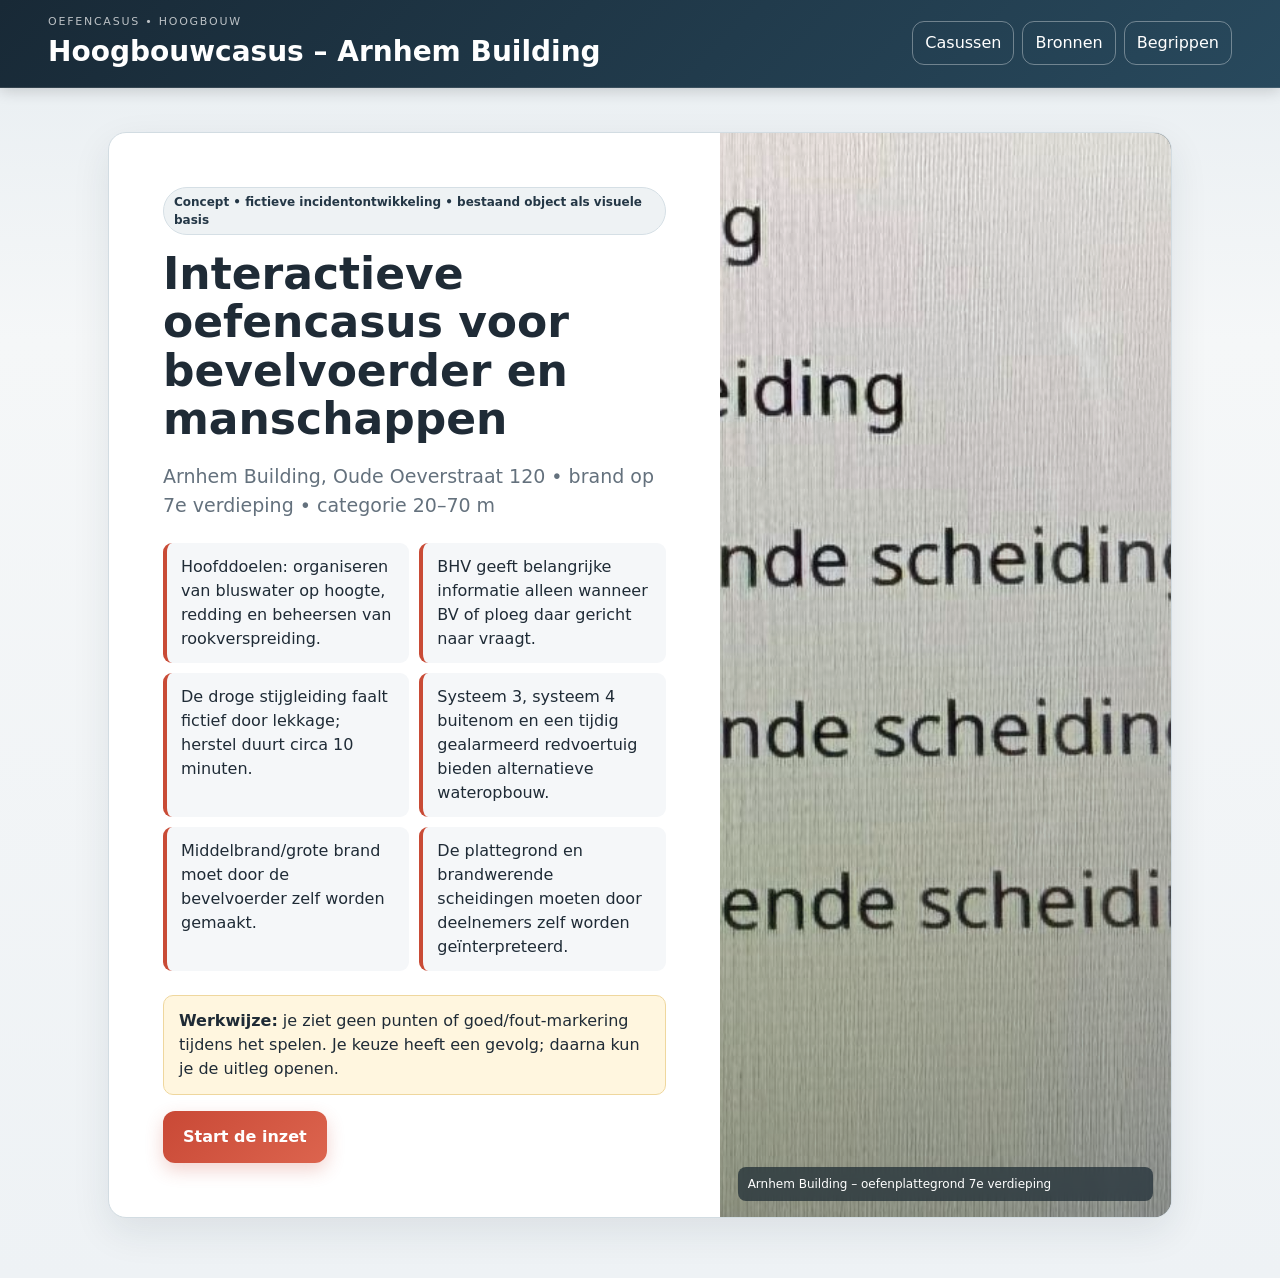
==== arnhem-building.html @ ac24ee02 "V10 - Arnhem building casus toegevoegd" ====
<!doctype html>
<html lang="nl">
<head>
<meta charset="utf-8"><meta name="viewport" content="width=device-width,initial-scale=1,viewport-fit=cover">
<title>Arnhem Building – Hoogbouwcasus VGGM 2026</title>
<link rel="stylesheet" href="styles.css">
</head>
<body>
<header class="topbar">
  <div><div class="eyebrow">OEFENCASUS • HOOGBOUW</div><h1 id="appTitle">Hoogbouwcasus</h1></div>
  <div class="topActions"><a class="ghost linkButton" href="index.html">Casussen</a><button id="sourcesBtn" class="ghost">Bronnen</button><button id="glossaryBtn" class="ghost">Begrippen</button></div>
</header>
<main class="shell">
  <section id="startScreen" class="card hero">
    <div class="heroGrid">
      <div class="heroCopy">
        <span class="status" id="status"></span>
        <h2 id="subtitle"></h2>
        <p id="building" class="lead"></p>
        <div class="principles" id="principles"></div>
        <p class="note"><strong>Werkwijze:</strong> je ziet geen punten of goed/fout-markering tijdens het spelen. Je keuze heeft een gevolg; daarna kun je de uitleg openen.</p>
        <button id="startBtn" class="primary">Start de inzet</button>
      </div>
      <figure class="heroVisual"><img src="assets/arnhem/plattegrond_7e_brandwerende_scheidingen.jpeg" alt="Oefenplattegrond Arnhem Building 7e verdieping"><figcaption>Arnhem Building – oefenplattegrond 7e verdieping</figcaption></figure>
    </div>
  </section>

  <section id="gameScreen" class="hidden">
    <div class="progressRow"><span id="progressText"></span><div class="progress"><div id="progressBar"></div></div></div>
    <article class="card incidentCard">
      <div class="roleLine"><span id="roleBadge" class="roleBadge"></span><span id="roleNote"></span></div>
      <div class="incidentTime" id="incidentTime"></div>
      <h2 id="nodeTitle"></h2>
      <p id="situation" class="situation"></p>
    </article>
    <section id="choicePanel" class="choicePanel"></section>
    <section id="resultPanel" class="hidden"></section>
  </section>

  <section id="endScreen" class="hidden"></section>
</main>

<div id="modal" class="modal hidden" role="dialog" aria-modal="true">
 <div class="modalCard"><button id="modalClose" class="close" aria-label="Sluiten">×</button><div id="modalContent"></div></div>
</div>
<script src="scenario-arnhem.js"></script><script src="app.js"></script>
</body></html>
---- styles.css ----
:root{--bg:#eef2f5;--card:#fff;--ink:#1f2b36;--muted:#64717d;--nav:#243746;--accent:#c94b36;--line:#d8e0e6;--soft:#f5f7f9;--warning:#8a5a00;--shadow:0 10px 30px rgba(26,40,52,.08)}
*{box-sizing:border-box}body{margin:0;font-family:Inter,ui-sans-serif,system-ui,-apple-system,"Segoe UI",Arial,sans-serif;background:var(--bg);color:var(--ink);line-height:1.5}.topbar{min-height:78px;padding:14px clamp(16px,4vw,48px);background:var(--nav);color:#fff;display:flex;align-items:center;justify-content:space-between;gap:16px;position:sticky;top:0;z-index:10;box-shadow:0 3px 14px rgba(0,0,0,.16)}.topbar h1{font-size:clamp(20px,3vw,28px);margin:0}.eyebrow{font-size:11px;letter-spacing:.16em;opacity:.7}.shell{max-width:1040px;margin:0 auto;padding:24px clamp(14px,3vw,28px) 60px}.card{background:var(--card);border:1px solid var(--line);border-radius:18px;box-shadow:var(--shadow)}.hero{padding:clamp(24px,5vw,52px);margin-top:20px}.hero h2{font-size:clamp(28px,5vw,44px);line-height:1.1;margin:.35em 0}.lead{font-size:19px;color:var(--muted)}.status,.roleBadge{display:inline-flex;padding:5px 10px;border-radius:999px;background:#edf1f4;color:var(--nav);font-weight:700;font-size:12px}.principles{display:grid;grid-template-columns:repeat(auto-fit,minmax(240px,1fr));gap:10px;margin:24px 0}.principle{background:var(--soft);border-left:4px solid var(--accent);padding:12px 14px;border-radius:9px}.note{background:#fff6df;border:1px solid #efd79e;padding:13px 15px;border-radius:10px}.primary,.choiceBtn,.secondary,.ghost{font:inherit;border-radius:12px;border:0;cursor:pointer}.primary{background:var(--accent);color:#fff;font-weight:800;padding:14px 20px}.secondary{background:var(--nav);color:#fff;padding:11px 16px;font-weight:700}.ghost{background:transparent;color:#fff;border:1px solid rgba(255,255,255,.35);padding:9px 12px}.progressRow{display:flex;align-items:center;gap:14px;color:var(--muted);font-size:13px;margin:6px 0 14px}.progress{height:8px;background:#dce3e8;border-radius:99px;flex:1;overflow:hidden}.progress>div{height:100%;width:0;background:var(--accent);transition:width .3s}.incidentCard{padding:24px}.roleLine{display:flex;align-items:center;gap:10px;color:var(--muted);font-size:13px;flex-wrap:wrap}.incidentTime{margin-top:20px;color:var(--accent);font-weight:800;font-size:13px;letter-spacing:.05em}.incidentCard h2{font-size:clamp(24px,4vw,34px);margin:5px 0 12px}.situation{font-size:clamp(17px,2.5vw,21px);margin:0}.choicePanel{display:grid;gap:12px;margin-top:18px}.choiceBtn{width:100%;text-align:left;background:#fff;border:1px solid var(--line);padding:18px 20px;display:grid;grid-template-columns:38px 1fr;gap:12px;box-shadow:0 4px 12px rgba(32,45,57,.04);color:var(--ink)}.choiceBtn:hover,.choiceBtn:focus{border-color:#9cabb6;transform:translateY(-1px)}.choiceKey{width:32px;height:32px;border-radius:50%;background:var(--nav);color:#fff;display:grid;place-items:center;font-weight:800}.choiceText{font-size:16px}.resultCard{margin-top:18px;padding:24px;background:#fff;border:1px solid var(--line);border-radius:18px;box-shadow:var(--shadow)}.resultCard h3{margin-top:0}.consequence{font-size:20px;line-height:1.55}.feedbackToggle{margin-top:12px;background:var(--soft);border:1px solid var(--line);padding:11px 14px;border-radius:10px;cursor:pointer;font-weight:750}.feedback{margin-top:12px;border-left:4px solid var(--nav);padding:12px 14px;background:var(--soft);border-radius:8px}.feedback .label{font-size:12px;font-weight:850;text-transform:uppercase;letter-spacing:.08em;color:var(--muted)}.delayed{margin-top:14px;background:#fff0ed;border:1px solid #efc1b8;padding:14px;border-radius:10px}.nextRow{display:flex;justify-content:flex-end;margin-top:18px}.term{color:#174e7a;text-decoration:underline dotted;text-underline-offset:3px;cursor:pointer;font-weight:650}.hidden{display:none!important}.modal{position:fixed;inset:0;background:rgba(15,23,31,.62);display:grid;place-items:center;padding:18px;z-index:50}.modalCard{position:relative;width:min(720px,100%);max-height:84vh;overflow:auto;background:#fff;border-radius:18px;padding:28px;box-shadow:0 25px 70px rgba(0,0,0,.35)}.close{position:absolute;right:12px;top:8px;border:0;background:transparent;font-size:34px;cursor:pointer;color:var(--muted)}.glossItem{padding:12px 0;border-bottom:1px solid var(--line)}.glossItem h3{margin:0 0 4px}.operational{background:var(--soft);padding:10px;border-radius:8px;margin-top:8px}.endCard{padding:30px}.outcome{border-left:6px solid var(--accent);padding:16px 18px;background:#fff;border-radius:12px}.reviewGrid{display:grid;grid-template-columns:repeat(auto-fit,minmax(230px,1fr));gap:12px;margin:18px 0}.reviewItem{background:#fff;border:1px solid var(--line);border-radius:12px;padding:14px}.history{display:grid;gap:9px}.historyItem{background:#fff;border:1px solid var(--line);border-radius:10px;padding:12px}.historyItem summary{cursor:pointer;font-weight:800}.small{font-size:13px;color:var(--muted)}
@media(max-width:620px){.topbar{position:static}.shell{padding-top:12px}.choiceBtn{padding:15px}.incidentCard{padding:18px}.resultCard{padding:18px}.roleLine{align-items:flex-start}.ghost{font-size:13px}.principles{grid-template-columns:1fr}}
@media print{.topbar,.choicePanel,.primary,.secondary,.ghost,.progressRow,.feedbackToggle,.nextRow{display:none!important}body{background:#fff}.card,.resultCard,.historyItem{box-shadow:none}}
.feedbackActions{display:flex;gap:10px;flex-wrap:wrap;margin-top:14px}.deepDiveBtn,.reviewModalBtn{font:inherit;border:1px solid #9dabb6;border-radius:10px;background:#fff;color:var(--nav);padding:11px 14px;cursor:pointer;font-weight:750}.deepDiveBtn:hover,.reviewModalBtn:hover{background:var(--soft)}.afterHint{margin:12px 0 0}.deepDive h2{margin:.2em 0 .6em}.deepDive h3{margin-top:24px}.sourceFrame{background:#f1f5f8;border-left:4px solid #46687f;padding:14px 16px;border-radius:9px;margin:12px 0}.sourceFrame p:first-child{margin-top:0}.sourceFrame p:last-child{margin-bottom:0}.deepText{font-size:16px}.roleBox{background:#f7f4ed;border:1px solid #e3d8bd;border-radius:10px;padding:12px 14px;margin:16px 0}.compareGrid{display:grid;gap:10px}.compareItem{border:1px solid var(--line);border-radius:10px;padding:13px;background:#fff}.compareWhy{margin-top:6px}.sourceNote{margin-top:22px;padding-top:14px;border-top:1px solid var(--line);font-size:13px;color:var(--muted)}.historyItem summary{display:flex;justify-content:space-between;gap:12px;align-items:center}.historyChoice{white-space:nowrap;color:var(--muted);font-size:12px;text-transform:uppercase}.historyBody{padding-top:8px}.compactDuiding{background:var(--soft);padding:10px 12px;border-radius:8px}.fullDebrief{margin:14px 0;border-top:1px solid var(--line);padding-top:12px}.fullDebrief h4{font-size:18px;margin:0 0 8px}.reviewModalBtn{margin-top:4px}
@media(max-width:620px){.feedbackActions{display:grid}.deepDiveBtn,.feedbackToggle{width:100%;text-align:left}.historyItem summary{align-items:flex-start}.historyChoice{white-space:normal}}
.scenarioTime{font-weight:850;color:var(--accent);margin:2px 0 12px;font-size:15px}.situation p{margin:.6em 0}.scenarioList{margin:12px 0 16px;padding-left:24px}.scenarioList li{margin:5px 0}.scenarioGroups{display:grid;grid-template-columns:repeat(2,minmax(0,1fr));gap:12px;margin:16px 0}.scenarioGroup{background:var(--soft);border:1px solid var(--line);border-radius:12px;padding:14px}.scenarioGroup h3{font-size:17px;margin:0 0 6px}.scenarioGroup ul{margin:0;padding-left:21px}.scenarioPrompt{margin-top:18px;padding-top:14px;border-top:1px solid var(--line);font-weight:850}.consequence p{margin:.65em 0}.debriefSection{margin:22px 0}.debriefSection h3{margin:0 0 8px;font-size:20px}.debriefSection ul{padding-left:22px}.assessmentBox{margin:24px 0;padding:16px;background:#f5f7f9;border:1px solid var(--line);border-radius:12px}.assessmentBox h3{margin:3px 0 10px}.assessmentCols{display:grid;grid-template-columns:repeat(2,minmax(0,1fr));gap:18px}.assessmentCols ul{margin:6px 0 0;padding-left:20px}.stateBox{margin:18px 0;padding:14px;border-left:4px solid var(--nav);background:#f1f5f8;border-radius:9px}.stateChips{display:flex;flex-wrap:wrap;gap:8px;margin-top:10px}.stateChips span{display:inline-flex;padding:6px 9px;border-radius:999px;background:#fff;border:1px solid var(--line);font-size:13px;font-weight:700}.modalCard{width:min(900px,100%)}
@media(max-width:700px){.scenarioGroups,.assessmentCols{grid-template-columns:1fr}.modalCard{padding:22px 18px}}

/* v5 – visuele laag met VGGM-lesmateriaal */
:root{--bg2:#e4eaee;--nav2:#182936;--accent2:#d4503b;--blue:#315c78;--textsoft:#52616d}
body{background:linear-gradient(180deg,#e7edf1 0,#f5f7f8 340px,#eef2f5 100%)}
.topbar{background:linear-gradient(135deg,var(--nav2),#28495d);border-bottom:1px solid rgba(255,255,255,.12)}
.shell{max-width:1120px}.card{border-color:#d2dce2;box-shadow:0 14px 38px rgba(18,39,52,.09)}
.hero{overflow:hidden;padding:0}.heroGrid{display:grid;grid-template-columns:minmax(0,1.15fr) minmax(310px,.85fr);min-height:590px}.heroCopy{padding:clamp(28px,5vw,54px)}.heroVisual{margin:0;position:relative;min-height:100%;background:#1b2d38;overflow:hidden}.heroVisual img{width:100%;height:100%;object-fit:cover;display:block;filter:saturate(.9) contrast(1.03)}.heroVisual:after{content:"";position:absolute;inset:0;background:linear-gradient(180deg,rgba(19,39,52,.05),rgba(19,39,52,.42))}.heroVisual figcaption{position:absolute;z-index:1;left:18px;right:18px;bottom:16px;color:#fff;font-size:12px;background:rgba(16,31,42,.65);backdrop-filter:blur(6px);padding:8px 10px;border-radius:8px}
.status{background:#eef2f4;border:1px solid #d5dfe5}.primary{background:linear-gradient(135deg,#c94936,#dc644e);box-shadow:0 7px 18px rgba(201,73,54,.24);transition:.18s transform,.18s box-shadow}.primary:hover{transform:translateY(-1px);box-shadow:0 10px 22px rgba(201,73,54,.3)}
.incidentCard{position:relative;overflow:hidden;border-top:5px solid var(--accent)}.incidentCard:before{content:"";position:absolute;right:-80px;top:-90px;width:230px;height:230px;border-radius:50%;background:radial-gradient(circle,rgba(49,92,120,.08),transparent 68%);pointer-events:none}.roleBadge{background:#e8eff3;color:#23495f;border:1px solid #c9d9e3}.incidentTime{display:inline-flex;align-items:center;gap:7px}.incidentTime:before{content:"";width:8px;height:8px;background:var(--accent);border-radius:50%;box-shadow:0 0 0 4px rgba(201,75,54,.12)}
.choicePanel{grid-template-columns:repeat(3,minmax(0,1fr));align-items:stretch}.choiceBtn{grid-template-columns:42px 1fr;align-content:start;min-height:154px;border-radius:16px;padding:20px;transition:.18s transform,.18s border-color,.18s box-shadow}.choiceBtn:hover,.choiceBtn:focus{transform:translateY(-3px);border-color:#7891a1;box-shadow:0 12px 26px rgba(25,49,64,.1)}.choiceKey{background:linear-gradient(145deg,#203947,#355e76);box-shadow:0 4px 10px rgba(32,57,71,.16)}
.scenarioMedia,.debriefMedia,.termMedia,.glossMedia{margin:22px 0 4px;border-radius:15px;overflow:hidden;background:#e8edf0;border:1px solid #d2dce2}.scenarioMedia .mediaZoom,.debriefMedia .mediaZoom,.termMedia .mediaZoom,.glossMedia .mediaZoom{display:block;width:100%;padding:0;border:0;background:#dde5e9;cursor:zoom-in}.scenarioMedia img,.debriefMedia img{display:block;width:100%;height:min(390px,42vw);min-height:220px;object-fit:cover}.scenarioMedia figcaption,.debriefMedia figcaption,.termMedia figcaption,.glossMedia figcaption{display:flex;justify-content:space-between;align-items:flex-start;gap:14px;padding:10px 13px;background:#fff;color:#34434e;font-size:13px;border-top:1px solid #dbe3e8}.scenarioMedia figcaption small,.debriefMedia figcaption small,.termMedia figcaption small,.glossMedia figcaption small{white-space:nowrap;color:#7b8992}
.debriefMedia img{object-fit:contain;background:#e9eef1}.termMedia img{width:100%;max-height:360px;object-fit:contain;background:#edf1f3;display:block}.glossMedia{float:right;width:min(220px,38%);margin:0 0 12px 16px}.glossMedia img{width:100%;height:125px;object-fit:contain;background:#edf1f3;display:block}.glossItem{overflow:auto}.termHeader{padding-right:42px}.imageModal{text-align:center}.imageModal img{max-width:100%;max-height:68vh;object-fit:contain;border-radius:10px;background:#eef2f4}.imageModal p{font-weight:700;color:#42525e}
.resultCard{border-top:4px solid #58788d}.consequence{background:linear-gradient(180deg,#fbfcfd,#f3f6f8);border:1px solid #dce4e9;border-radius:13px;padding:16px 18px}.feedbackActions button{transition:.15s}.deepDiveBtn{border-color:#66879b;color:#234b62;background:#f7fafb}.deepDiveBtn:hover{background:#edf4f7}.feedbackToggle{margin-top:0}.afterHint{color:#72808a}.assessmentBox{border-left:5px solid #617f91}.stateChips span{background:#f8fafb}.sourceFrame{background:linear-gradient(135deg,#eef4f7,#f8fafb)}
.progress{height:10px;background:#d7e0e5}.progress>div{background:linear-gradient(90deg,#bc4533,#dd6c55)}
.modal{backdrop-filter:blur(3px)}.modalCard{border:1px solid rgba(255,255,255,.5)}
@media(max-width:900px){.heroGrid{grid-template-columns:1fr}.heroVisual{min-height:300px;order:-1}.heroVisual img{height:300px}.choicePanel{grid-template-columns:1fr}.choiceBtn{min-height:auto}.scenarioMedia img,.debriefMedia img{height:auto;min-height:0;max-height:420px}.scenarioMedia .mediaZoom img{object-fit:contain;background:#e7edf0}}
@media(max-width:620px){.heroCopy{padding:24px 18px}.heroVisual,.heroVisual img{min-height:220px;height:220px}.glossMedia{float:none;width:100%;margin:10px 0}.scenarioMedia figcaption,.debriefMedia figcaption,.termMedia figcaption,.glossMedia figcaption{display:block}.scenarioMedia figcaption small,.debriefMedia figcaption small,.termMedia figcaption small,.glossMedia figcaption small{display:block;margin-top:4px;white-space:normal}}


/* v6 – VGGM/BPBB-systemen */
.systemsPanel{margin:22px 0 4px;padding:16px 18px;border:1px solid var(--line);border-radius:16px;background:linear-gradient(135deg,rgba(255,255,255,.98),rgba(244,247,250,.96));box-shadow:0 8px 24px rgba(23,38,55,.06)}
.systemsHead{display:flex;align-items:flex-end;justify-content:space-between;gap:16px;margin-bottom:12px}.systemsHead strong{font-size:1rem}.systemsHint{font-size:.78rem;color:var(--muted)}
.systemChips{display:flex;flex-wrap:wrap;gap:8px}.systemChip{border:1px solid rgba(129,29,37,.24);background:rgba(129,29,37,.06);color:var(--text);border-radius:999px;padding:8px 12px;font-weight:700;font-size:.84rem;cursor:pointer;transition:.18s ease}.systemChip:hover{transform:translateY(-1px);background:rgba(129,29,37,.11);border-color:rgba(129,29,37,.42)}
@media(max-width:700px){.systemsHead{align-items:flex-start;flex-direction:column;gap:4px}.systemChip{font-size:.8rem;padding:7px 10px}}

/* v9 – begrippenlijst: video- en brondocumentlinks */
.videoLink,.pdfExpand{
  display:inline-flex;align-items:center;gap:.45rem;margin-top:12px;padding:10px 14px;
  border:1px solid var(--line,#d4dbe3);border-radius:10px;background:#fff;color:inherit;
  font:inherit;font-weight:700;text-decoration:none;cursor:pointer;
}
.videoLink:hover,.pdfExpand:hover{transform:translateY(-1px);box-shadow:0 5px 16px rgba(0,0,0,.08)}
.glossItem .videoLink,.glossItem .pdfExpand{margin-right:8px;margin-bottom:4px}
.pdfPages{display:grid;gap:16px;margin:14px 0}
.pdfPages img{display:block;width:100%;height:auto;border-radius:10px;border:1px solid #dfe4ea;background:white}
.pdfViewer{max-width:980px;margin:0 auto}

/* v10 – meerdere hoogbouwcasussen */
.topActions{display:flex;gap:8px;align-items:center;flex-wrap:wrap}.linkButton{text-decoration:none;display:inline-flex;align-items:center;justify-content:center}
.caseLanding{padding-top:28px;padding-bottom:50px}.landingIntro{margin-bottom:18px}.caseGrid{display:grid;grid-template-columns:repeat(2,minmax(0,1fr));gap:18px;margin-bottom:18px}
.caseCard{padding:0;overflow:hidden;display:flex;flex-direction:column}.caseMedia{height:285px;background:#dfe7ec;overflow:hidden}.caseMedia img{width:100%;height:100%;object-fit:cover;display:block}.caseMedia.contain img{object-fit:contain;background:#eef3f6}.caseBody{padding:22px;display:flex;flex-direction:column;flex:1}.caseTag{display:inline-flex;align-self:flex-start;padding:5px 9px;border-radius:999px;background:#e8eff3;color:#315c78;font-weight:800;font-size:12px}.caseBody h2{margin:10px 0 8px}.caseBody p{color:#52616d;line-height:1.55;flex:1}.caseStart{text-decoration:none;text-align:center;margin-top:10px}.landingInfo{padding:20px}
@media(max-width:800px){.caseGrid{grid-template-columns:1fr}.caseMedia{height:240px}.topActions{justify-content:flex-end}}
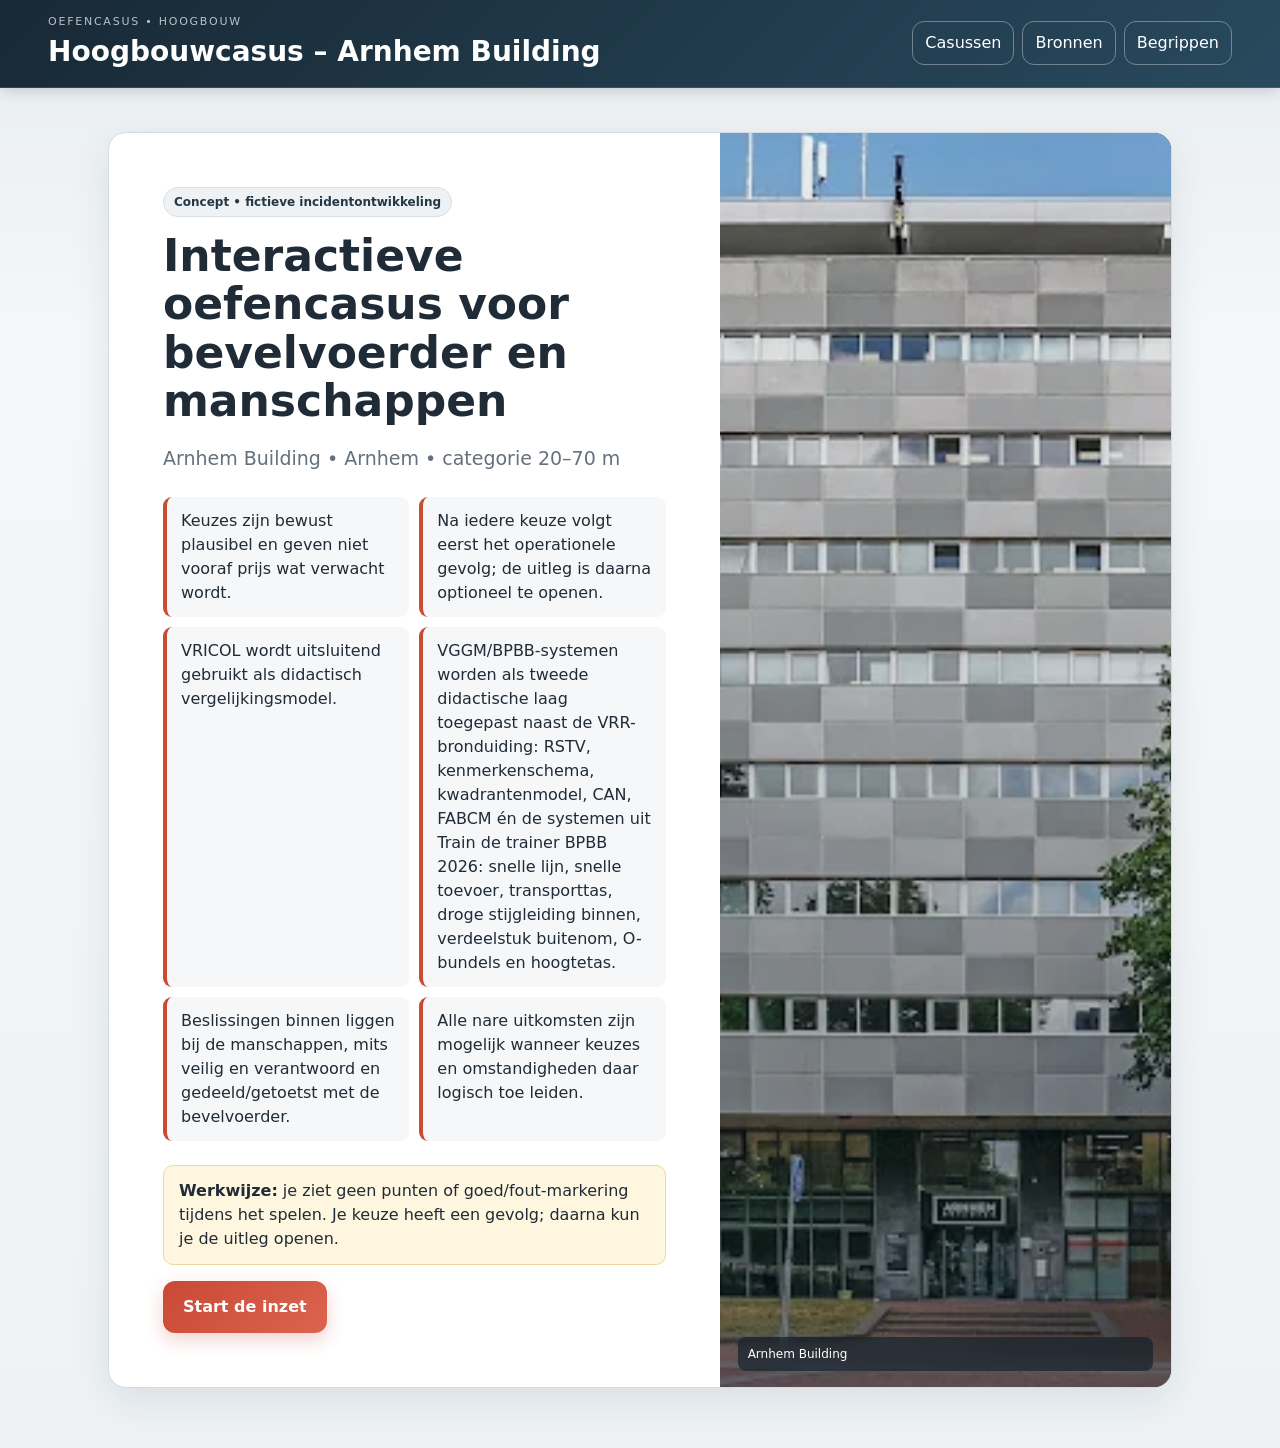
==== commit 50742da1: "Add files via upload" ====
--- a/arnhem-building.html
+++ b/arnhem-building.html
@@ -8,7 +8,7 @@
 <body>
 <header class="topbar">
   <div><div class="eyebrow">OEFENCASUS • HOOGBOUW</div><h1 id="appTitle">Hoogbouwcasus</h1></div>
-  <div class="topActions"><a class="ghost linkButton" href="index.html">Casussen</a><button id="sourcesBtn" class="ghost">Bronnen</button><button id="glossaryBtn" class="ghost">Begrippen</button></div>
+  <div class="topActions"><a class="ghost linkButton" href="casussen.html">Casussen</a><button id="sourcesBtn" class="ghost">Bronnen</button><button id="glossaryBtn" class="ghost">Begrippen</button></div>
 </header>
 <main class="shell">
   <section id="startScreen" class="card hero">
@@ -21,7 +21,7 @@
         <p class="note"><strong>Werkwijze:</strong> je ziet geen punten of goed/fout-markering tijdens het spelen. Je keuze heeft een gevolg; daarna kun je de uitleg openen.</p>
         <button id="startBtn" class="primary">Start de inzet</button>
       </div>
-      <figure class="heroVisual"><img src="assets/arnhem/plattegrond_7e_brandwerende_scheidingen.jpeg" alt="Oefenplattegrond Arnhem Building 7e verdieping"><figcaption>Arnhem Building – oefenplattegrond 7e verdieping</figcaption></figure>
+      <figure class="heroVisual"><img src="assets/arnhem/arnhem_frontaal.png" alt="Arnhem Building frontaal"><figcaption>Arnhem Building</figcaption></figure>
     </div>
   </section>
 
--- a/styles.css
+++ b/styles.css
@@ -49,3 +49,57 @@
 .caseLanding{padding-top:28px;padding-bottom:50px}.landingIntro{margin-bottom:18px}.caseGrid{display:grid;grid-template-columns:repeat(2,minmax(0,1fr));gap:18px;margin-bottom:18px}
 .caseCard{padding:0;overflow:hidden;display:flex;flex-direction:column}.caseMedia{height:285px;background:#dfe7ec;overflow:hidden}.caseMedia img{width:100%;height:100%;object-fit:cover;display:block}.caseMedia.contain img{object-fit:contain;background:#eef3f6}.caseBody{padding:22px;display:flex;flex-direction:column;flex:1}.caseTag{display:inline-flex;align-self:flex-start;padding:5px 9px;border-radius:999px;background:#e8eff3;color:#315c78;font-weight:800;font-size:12px}.caseBody h2{margin:10px 0 8px}.caseBody p{color:#52616d;line-height:1.55;flex:1}.caseStart{text-decoration:none;text-align:center;margin-top:10px}.landingInfo{padding:20px}
 @media(max-width:800px){.caseGrid{grid-template-columns:1fr}.caseMedia{height:240px}.topActions{justify-content:flex-end}}
+
+.discussionQuestion{margin-top:16px;padding:15px 17px;background:#eef3f6;border-left:4px solid #315c78;border-radius:10px}.discussionQuestion strong{display:block;margin-bottom:6px}.discussionQuestion p{margin:0}
+.mediaGallery{display:grid;grid-template-columns:repeat(2,minmax(0,1fr));gap:14px;margin:16px 0}.mediaGallery .media{margin:0}
+.themeReview.red,.themeCard.red{background:#f7d9d9;border-color:#b93b3b}.themeReview.orange,.themeCard.orange{background:#f7e3ce;border-color:#c97720}.themeReview.yellow,.themeCard.yellow{background:#f6efc9;border-color:#b69b23}.themeReview.lightgreen,.themeCard.lightgreen{background:#e3f1da;border-color:#6d9b50}.themeReview.green,.themeCard.green{background:#d5ead8;border-color:#397b49}
+@media(max-width:800px){.mediaGallery{grid-template-columns:1fr}}
+
+/* v10.2.1 runtimefix + themakleuren */
+.mediaGallery{
+  display:grid;
+  grid-template-columns:repeat(2,minmax(0,1fr));
+  gap:14px;
+  margin:16px 0;
+}
+.mediaGallery figure{margin:0}
+.mediaGallery img{width:100%;height:auto;max-height:520px;object-fit:contain}
+
+.discussionQuestion{
+  margin-top:18px;
+  padding:16px 18px;
+  border-radius:10px;
+  border-left:5px solid #315c78;
+  background:#eef4f7;
+}
+.discussionQuestion strong{display:block;margin-bottom:6px}
+.discussionQuestion p{margin:0;line-height:1.55}
+
+.reviewItem.theme-red{background:#f6dada!important;border-color:#bd4040!important}
+.reviewItem.theme-orange{background:#f7e2cf!important;border-color:#cf7b29!important}
+.reviewItem.theme-yellow{background:#f7efc8!important;border-color:#b69a22!important}
+.reviewItem.theme-lightgreen{background:#e4f0d9!important;border-color:#719b52!important}
+.reviewItem.theme-green{background:#d8ebdb!important;border-color:#3d7f4d!important}
+.reviewItem.theme-red strong{color:#922b2b}
+.reviewItem.theme-orange strong{color:#985116}
+.reviewItem.theme-yellow strong{color:#7a6815}
+.reviewItem.theme-lightgreen strong{color:#4d7136}
+.reviewItem.theme-green strong{color:#245f34}
+
+@media(max-width:800px){
+  .mediaGallery{grid-template-columns:1fr}
+}
+
+/* v10.2.5 - gezamenlijk voorblad */
+.splashBody{margin:0;min-height:100vh;background:#050505;overflow:hidden}
+.splashScreen{position:relative;width:100vw;height:100vh;display:flex;align-items:center;justify-content:center;background:#050505}
+.splashImage{display:block;width:100%;height:100%;object-fit:contain;user-select:none;-webkit-user-drag:none}
+.splashStartHitbox{position:absolute;left:3.5%;bottom:5.8%;width:29.5%;height:9.4%;border-radius:999px;cursor:pointer;z-index:2}
+.splashStartHitbox:focus-visible{outline:4px solid #fff;outline-offset:4px}
+.srOnly{position:absolute;width:1px;height:1px;padding:0;margin:-1px;overflow:hidden;clip:rect(0,0,0,0);white-space:nowrap;border:0}
+@media(max-width:900px){
+  .splashBody{overflow:auto}
+  .splashScreen{min-height:100vh;height:auto}
+  .splashImage{width:100%;height:auto;min-height:100vh;object-fit:cover;object-position:center}
+  .splashStartHitbox{left:4%;bottom:5%;width:38%;min-height:58px}
+}
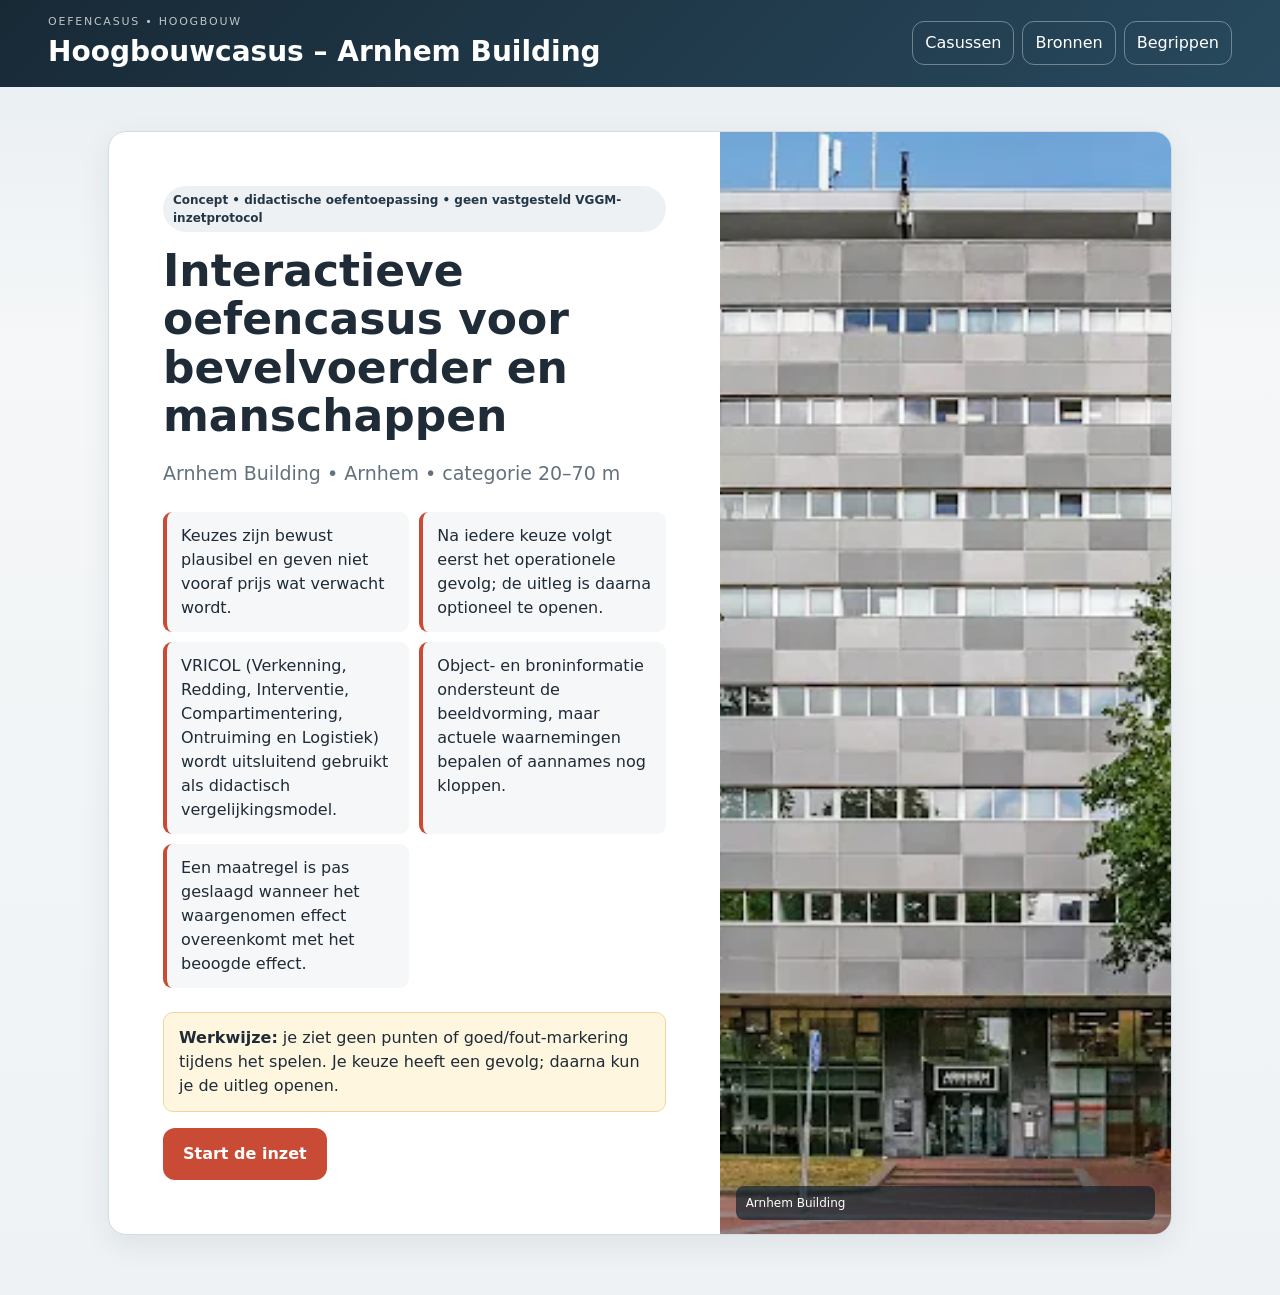
==== commit a50f3ecc: "Add files via upload" ====
--- a/arnhem-building.html
+++ b/arnhem-building.html
@@ -1,47 +1 @@
-<!doctype html>
-<html lang="nl">
-<head>
-<meta charset="utf-8"><meta name="viewport" content="width=device-width,initial-scale=1,viewport-fit=cover">
-<title>Arnhem Building – Hoogbouwcasus VGGM 2026</title>
-<link rel="stylesheet" href="styles.css">
-</head>
-<body>
-<header class="topbar">
-  <div><div class="eyebrow">OEFENCASUS • HOOGBOUW</div><h1 id="appTitle">Hoogbouwcasus</h1></div>
-  <div class="topActions"><a class="ghost linkButton" href="casussen.html">Casussen</a><button id="sourcesBtn" class="ghost">Bronnen</button><button id="glossaryBtn" class="ghost">Begrippen</button></div>
-</header>
-<main class="shell">
-  <section id="startScreen" class="card hero">
-    <div class="heroGrid">
-      <div class="heroCopy">
-        <span class="status" id="status"></span>
-        <h2 id="subtitle"></h2>
-        <p id="building" class="lead"></p>
-        <div class="principles" id="principles"></div>
-        <p class="note"><strong>Werkwijze:</strong> je ziet geen punten of goed/fout-markering tijdens het spelen. Je keuze heeft een gevolg; daarna kun je de uitleg openen.</p>
-        <button id="startBtn" class="primary">Start de inzet</button>
-      </div>
-      <figure class="heroVisual"><img src="assets/arnhem/arnhem_frontaal.png" alt="Arnhem Building frontaal"><figcaption>Arnhem Building</figcaption></figure>
-    </div>
-  </section>
-
-  <section id="gameScreen" class="hidden">
-    <div class="progressRow"><span id="progressText"></span><div class="progress"><div id="progressBar"></div></div></div>
-    <article class="card incidentCard">
-      <div class="roleLine"><span id="roleBadge" class="roleBadge"></span><span id="roleNote"></span></div>
-      <div class="incidentTime" id="incidentTime"></div>
-      <h2 id="nodeTitle"></h2>
-      <p id="situation" class="situation"></p>
-    </article>
-    <section id="choicePanel" class="choicePanel"></section>
-    <section id="resultPanel" class="hidden"></section>
-  </section>
-
-  <section id="endScreen" class="hidden"></section>
-</main>
-
-<div id="modal" class="modal hidden" role="dialog" aria-modal="true">
- <div class="modalCard"><button id="modalClose" class="close" aria-label="Sluiten">×</button><div id="modalContent"></div></div>
-</div>
-<script src="scenario-arnhem.js"></script><script src="app.js"></script>
-</body></html>+<!doctype html><html lang="nl"><head><meta charset="utf-8"><meta name="viewport" content="width=device-width,initial-scale=1,viewport-fit=cover"><link rel="stylesheet" href="styles.css"><link rel="manifest" href="manifest.webmanifest"><meta name="theme-color" content="#111820"><meta name="mobile-web-app-capable" content="yes"><meta name="apple-mobile-web-app-capable" content="yes"><meta name="apple-mobile-web-app-title" content="Hoogbouwcasus"><link rel="apple-touch-icon" href="assets/icons/apple-touch-icon.png"><link rel="icon" href="assets/icons/favicon-32.png"><title>Arnhem Building – Hoogbouwcasus VGGM 2026</title></head><body><header class="topbar"><div><div class="eyebrow">OEFENCASUS • HOOGBOUW</div><h1 id="appTitle">Hoogbouwcasus</h1></div><div class="topActions"><a class="ghost linkButton" href="casussen.html">Casussen</a><button id="sourcesBtn" class="ghost">Bronnen</button><button id="glossaryBtn" class="ghost">Begrippen</button></div></header><main class="shell"><section id="startScreen" class="card hero"><div class="heroGrid"><div class="heroCopy"><span class="status" id="status"></span><h2 id="subtitle"></h2><p id="building" class="lead"></p><div class="principles" id="principles"></div><p class="note"><strong>Werkwijze:</strong> je ziet geen punten of goed/fout-markering tijdens het spelen. Je keuze heeft een gevolg; daarna kun je de uitleg openen.</p><button id="startBtn" class="primary">Start de inzet</button></div><figure class="heroVisual"><img src="assets/arnhem/arnhem_frontaal.png" alt="Arnhem Building"><figcaption>Arnhem Building</figcaption></figure></div></section><section id="gameScreen" class="hidden"><div class="progressRow"><span id="progressText"></span><div class="progress"><div id="progressBar"></div></div></div><article class="card incidentCard"><div class="roleLine"><span id="roleBadge" class="roleBadge"></span><span id="roleNote"></span></div><div class="incidentTime" id="incidentTime"></div><h2 id="nodeTitle"></h2><div id="situation" class="situation"></div></article><section id="choicePanel" class="choicePanel"></section><section id="resultPanel" class="hidden"></section></section><section id="endScreen" class="hidden"></section></main><div id="modal" class="modal hidden" role="dialog" aria-modal="true"><div class="modalCard"><button id="modalClose" class="close" aria-label="Sluiten">×</button><div id="modalContent"></div></div></div><script src="scenario-arnhem.js"></script><script src="app.js"></script><script>if('serviceWorker'in navigator)window.addEventListener('load',()=>navigator.serviceWorker.register('./sw.js',{updateViaCache:'none'}).then(r=>r.update()));</script></body></html>
--- a/styles.css
+++ b/styles.css
@@ -1,105 +1,4 @@
-
-:root{--bg:#eef2f5;--card:#fff;--ink:#1f2b36;--muted:#64717d;--nav:#243746;--accent:#c94b36;--line:#d8e0e6;--soft:#f5f7f9;--warning:#8a5a00;--shadow:0 10px 30px rgba(26,40,52,.08)}
-*{box-sizing:border-box}body{margin:0;font-family:Inter,ui-sans-serif,system-ui,-apple-system,"Segoe UI",Arial,sans-serif;background:var(--bg);color:var(--ink);line-height:1.5}.topbar{min-height:78px;padding:14px clamp(16px,4vw,48px);background:var(--nav);color:#fff;display:flex;align-items:center;justify-content:space-between;gap:16px;position:sticky;top:0;z-index:10;box-shadow:0 3px 14px rgba(0,0,0,.16)}.topbar h1{font-size:clamp(20px,3vw,28px);margin:0}.eyebrow{font-size:11px;letter-spacing:.16em;opacity:.7}.shell{max-width:1040px;margin:0 auto;padding:24px clamp(14px,3vw,28px) 60px}.card{background:var(--card);border:1px solid var(--line);border-radius:18px;box-shadow:var(--shadow)}.hero{padding:clamp(24px,5vw,52px);margin-top:20px}.hero h2{font-size:clamp(28px,5vw,44px);line-height:1.1;margin:.35em 0}.lead{font-size:19px;color:var(--muted)}.status,.roleBadge{display:inline-flex;padding:5px 10px;border-radius:999px;background:#edf1f4;color:var(--nav);font-weight:700;font-size:12px}.principles{display:grid;grid-template-columns:repeat(auto-fit,minmax(240px,1fr));gap:10px;margin:24px 0}.principle{background:var(--soft);border-left:4px solid var(--accent);padding:12px 14px;border-radius:9px}.note{background:#fff6df;border:1px solid #efd79e;padding:13px 15px;border-radius:10px}.primary,.choiceBtn,.secondary,.ghost{font:inherit;border-radius:12px;border:0;cursor:pointer}.primary{background:var(--accent);color:#fff;font-weight:800;padding:14px 20px}.secondary{background:var(--nav);color:#fff;padding:11px 16px;font-weight:700}.ghost{background:transparent;color:#fff;border:1px solid rgba(255,255,255,.35);padding:9px 12px}.progressRow{display:flex;align-items:center;gap:14px;color:var(--muted);font-size:13px;margin:6px 0 14px}.progress{height:8px;background:#dce3e8;border-radius:99px;flex:1;overflow:hidden}.progress>div{height:100%;width:0;background:var(--accent);transition:width .3s}.incidentCard{padding:24px}.roleLine{display:flex;align-items:center;gap:10px;color:var(--muted);font-size:13px;flex-wrap:wrap}.incidentTime{margin-top:20px;color:var(--accent);font-weight:800;font-size:13px;letter-spacing:.05em}.incidentCard h2{font-size:clamp(24px,4vw,34px);margin:5px 0 12px}.situation{font-size:clamp(17px,2.5vw,21px);margin:0}.choicePanel{display:grid;gap:12px;margin-top:18px}.choiceBtn{width:100%;text-align:left;background:#fff;border:1px solid var(--line);padding:18px 20px;display:grid;grid-template-columns:38px 1fr;gap:12px;box-shadow:0 4px 12px rgba(32,45,57,.04);color:var(--ink)}.choiceBtn:hover,.choiceBtn:focus{border-color:#9cabb6;transform:translateY(-1px)}.choiceKey{width:32px;height:32px;border-radius:50%;background:var(--nav);color:#fff;display:grid;place-items:center;font-weight:800}.choiceText{font-size:16px}.resultCard{margin-top:18px;padding:24px;background:#fff;border:1px solid var(--line);border-radius:18px;box-shadow:var(--shadow)}.resultCard h3{margin-top:0}.consequence{font-size:20px;line-height:1.55}.feedbackToggle{margin-top:12px;background:var(--soft);border:1px solid var(--line);padding:11px 14px;border-radius:10px;cursor:pointer;font-weight:750}.feedback{margin-top:12px;border-left:4px solid var(--nav);padding:12px 14px;background:var(--soft);border-radius:8px}.feedback .label{font-size:12px;font-weight:850;text-transform:uppercase;letter-spacing:.08em;color:var(--muted)}.delayed{margin-top:14px;background:#fff0ed;border:1px solid #efc1b8;padding:14px;border-radius:10px}.nextRow{display:flex;justify-content:flex-end;margin-top:18px}.term{color:#174e7a;text-decoration:underline dotted;text-underline-offset:3px;cursor:pointer;font-weight:650}.hidden{display:none!important}.modal{position:fixed;inset:0;background:rgba(15,23,31,.62);display:grid;place-items:center;padding:18px;z-index:50}.modalCard{position:relative;width:min(720px,100%);max-height:84vh;overflow:auto;background:#fff;border-radius:18px;padding:28px;box-shadow:0 25px 70px rgba(0,0,0,.35)}.close{position:absolute;right:12px;top:8px;border:0;background:transparent;font-size:34px;cursor:pointer;color:var(--muted)}.glossItem{padding:12px 0;border-bottom:1px solid var(--line)}.glossItem h3{margin:0 0 4px}.operational{background:var(--soft);padding:10px;border-radius:8px;margin-top:8px}.endCard{padding:30px}.outcome{border-left:6px solid var(--accent);padding:16px 18px;background:#fff;border-radius:12px}.reviewGrid{display:grid;grid-template-columns:repeat(auto-fit,minmax(230px,1fr));gap:12px;margin:18px 0}.reviewItem{background:#fff;border:1px solid var(--line);border-radius:12px;padding:14px}.history{display:grid;gap:9px}.historyItem{background:#fff;border:1px solid var(--line);border-radius:10px;padding:12px}.historyItem summary{cursor:pointer;font-weight:800}.small{font-size:13px;color:var(--muted)}
-@media(max-width:620px){.topbar{position:static}.shell{padding-top:12px}.choiceBtn{padding:15px}.incidentCard{padding:18px}.resultCard{padding:18px}.roleLine{align-items:flex-start}.ghost{font-size:13px}.principles{grid-template-columns:1fr}}
-@media print{.topbar,.choicePanel,.primary,.secondary,.ghost,.progressRow,.feedbackToggle,.nextRow{display:none!important}body{background:#fff}.card,.resultCard,.historyItem{box-shadow:none}}
-.feedbackActions{display:flex;gap:10px;flex-wrap:wrap;margin-top:14px}.deepDiveBtn,.reviewModalBtn{font:inherit;border:1px solid #9dabb6;border-radius:10px;background:#fff;color:var(--nav);padding:11px 14px;cursor:pointer;font-weight:750}.deepDiveBtn:hover,.reviewModalBtn:hover{background:var(--soft)}.afterHint{margin:12px 0 0}.deepDive h2{margin:.2em 0 .6em}.deepDive h3{margin-top:24px}.sourceFrame{background:#f1f5f8;border-left:4px solid #46687f;padding:14px 16px;border-radius:9px;margin:12px 0}.sourceFrame p:first-child{margin-top:0}.sourceFrame p:last-child{margin-bottom:0}.deepText{font-size:16px}.roleBox{background:#f7f4ed;border:1px solid #e3d8bd;border-radius:10px;padding:12px 14px;margin:16px 0}.compareGrid{display:grid;gap:10px}.compareItem{border:1px solid var(--line);border-radius:10px;padding:13px;background:#fff}.compareWhy{margin-top:6px}.sourceNote{margin-top:22px;padding-top:14px;border-top:1px solid var(--line);font-size:13px;color:var(--muted)}.historyItem summary{display:flex;justify-content:space-between;gap:12px;align-items:center}.historyChoice{white-space:nowrap;color:var(--muted);font-size:12px;text-transform:uppercase}.historyBody{padding-top:8px}.compactDuiding{background:var(--soft);padding:10px 12px;border-radius:8px}.fullDebrief{margin:14px 0;border-top:1px solid var(--line);padding-top:12px}.fullDebrief h4{font-size:18px;margin:0 0 8px}.reviewModalBtn{margin-top:4px}
-@media(max-width:620px){.feedbackActions{display:grid}.deepDiveBtn,.feedbackToggle{width:100%;text-align:left}.historyItem summary{align-items:flex-start}.historyChoice{white-space:normal}}
-.scenarioTime{font-weight:850;color:var(--accent);margin:2px 0 12px;font-size:15px}.situation p{margin:.6em 0}.scenarioList{margin:12px 0 16px;padding-left:24px}.scenarioList li{margin:5px 0}.scenarioGroups{display:grid;grid-template-columns:repeat(2,minmax(0,1fr));gap:12px;margin:16px 0}.scenarioGroup{background:var(--soft);border:1px solid var(--line);border-radius:12px;padding:14px}.scenarioGroup h3{font-size:17px;margin:0 0 6px}.scenarioGroup ul{margin:0;padding-left:21px}.scenarioPrompt{margin-top:18px;padding-top:14px;border-top:1px solid var(--line);font-weight:850}.consequence p{margin:.65em 0}.debriefSection{margin:22px 0}.debriefSection h3{margin:0 0 8px;font-size:20px}.debriefSection ul{padding-left:22px}.assessmentBox{margin:24px 0;padding:16px;background:#f5f7f9;border:1px solid var(--line);border-radius:12px}.assessmentBox h3{margin:3px 0 10px}.assessmentCols{display:grid;grid-template-columns:repeat(2,minmax(0,1fr));gap:18px}.assessmentCols ul{margin:6px 0 0;padding-left:20px}.stateBox{margin:18px 0;padding:14px;border-left:4px solid var(--nav);background:#f1f5f8;border-radius:9px}.stateChips{display:flex;flex-wrap:wrap;gap:8px;margin-top:10px}.stateChips span{display:inline-flex;padding:6px 9px;border-radius:999px;background:#fff;border:1px solid var(--line);font-size:13px;font-weight:700}.modalCard{width:min(900px,100%)}
-@media(max-width:700px){.scenarioGroups,.assessmentCols{grid-template-columns:1fr}.modalCard{padding:22px 18px}}
-
-/* v5 – visuele laag met VGGM-lesmateriaal */
-:root{--bg2:#e4eaee;--nav2:#182936;--accent2:#d4503b;--blue:#315c78;--textsoft:#52616d}
-body{background:linear-gradient(180deg,#e7edf1 0,#f5f7f8 340px,#eef2f5 100%)}
-.topbar{background:linear-gradient(135deg,var(--nav2),#28495d);border-bottom:1px solid rgba(255,255,255,.12)}
-.shell{max-width:1120px}.card{border-color:#d2dce2;box-shadow:0 14px 38px rgba(18,39,52,.09)}
-.hero{overflow:hidden;padding:0}.heroGrid{display:grid;grid-template-columns:minmax(0,1.15fr) minmax(310px,.85fr);min-height:590px}.heroCopy{padding:clamp(28px,5vw,54px)}.heroVisual{margin:0;position:relative;min-height:100%;background:#1b2d38;overflow:hidden}.heroVisual img{width:100%;height:100%;object-fit:cover;display:block;filter:saturate(.9) contrast(1.03)}.heroVisual:after{content:"";position:absolute;inset:0;background:linear-gradient(180deg,rgba(19,39,52,.05),rgba(19,39,52,.42))}.heroVisual figcaption{position:absolute;z-index:1;left:18px;right:18px;bottom:16px;color:#fff;font-size:12px;background:rgba(16,31,42,.65);backdrop-filter:blur(6px);padding:8px 10px;border-radius:8px}
-.status{background:#eef2f4;border:1px solid #d5dfe5}.primary{background:linear-gradient(135deg,#c94936,#dc644e);box-shadow:0 7px 18px rgba(201,73,54,.24);transition:.18s transform,.18s box-shadow}.primary:hover{transform:translateY(-1px);box-shadow:0 10px 22px rgba(201,73,54,.3)}
-.incidentCard{position:relative;overflow:hidden;border-top:5px solid var(--accent)}.incidentCard:before{content:"";position:absolute;right:-80px;top:-90px;width:230px;height:230px;border-radius:50%;background:radial-gradient(circle,rgba(49,92,120,.08),transparent 68%);pointer-events:none}.roleBadge{background:#e8eff3;color:#23495f;border:1px solid #c9d9e3}.incidentTime{display:inline-flex;align-items:center;gap:7px}.incidentTime:before{content:"";width:8px;height:8px;background:var(--accent);border-radius:50%;box-shadow:0 0 0 4px rgba(201,75,54,.12)}
-.choicePanel{grid-template-columns:repeat(3,minmax(0,1fr));align-items:stretch}.choiceBtn{grid-template-columns:42px 1fr;align-content:start;min-height:154px;border-radius:16px;padding:20px;transition:.18s transform,.18s border-color,.18s box-shadow}.choiceBtn:hover,.choiceBtn:focus{transform:translateY(-3px);border-color:#7891a1;box-shadow:0 12px 26px rgba(25,49,64,.1)}.choiceKey{background:linear-gradient(145deg,#203947,#355e76);box-shadow:0 4px 10px rgba(32,57,71,.16)}
-.scenarioMedia,.debriefMedia,.termMedia,.glossMedia{margin:22px 0 4px;border-radius:15px;overflow:hidden;background:#e8edf0;border:1px solid #d2dce2}.scenarioMedia .mediaZoom,.debriefMedia .mediaZoom,.termMedia .mediaZoom,.glossMedia .mediaZoom{display:block;width:100%;padding:0;border:0;background:#dde5e9;cursor:zoom-in}.scenarioMedia img,.debriefMedia img{display:block;width:100%;height:min(390px,42vw);min-height:220px;object-fit:cover}.scenarioMedia figcaption,.debriefMedia figcaption,.termMedia figcaption,.glossMedia figcaption{display:flex;justify-content:space-between;align-items:flex-start;gap:14px;padding:10px 13px;background:#fff;color:#34434e;font-size:13px;border-top:1px solid #dbe3e8}.scenarioMedia figcaption small,.debriefMedia figcaption small,.termMedia figcaption small,.glossMedia figcaption small{white-space:nowrap;color:#7b8992}
-.debriefMedia img{object-fit:contain;background:#e9eef1}.termMedia img{width:100%;max-height:360px;object-fit:contain;background:#edf1f3;display:block}.glossMedia{float:right;width:min(220px,38%);margin:0 0 12px 16px}.glossMedia img{width:100%;height:125px;object-fit:contain;background:#edf1f3;display:block}.glossItem{overflow:auto}.termHeader{padding-right:42px}.imageModal{text-align:center}.imageModal img{max-width:100%;max-height:68vh;object-fit:contain;border-radius:10px;background:#eef2f4}.imageModal p{font-weight:700;color:#42525e}
-.resultCard{border-top:4px solid #58788d}.consequence{background:linear-gradient(180deg,#fbfcfd,#f3f6f8);border:1px solid #dce4e9;border-radius:13px;padding:16px 18px}.feedbackActions button{transition:.15s}.deepDiveBtn{border-color:#66879b;color:#234b62;background:#f7fafb}.deepDiveBtn:hover{background:#edf4f7}.feedbackToggle{margin-top:0}.afterHint{color:#72808a}.assessmentBox{border-left:5px solid #617f91}.stateChips span{background:#f8fafb}.sourceFrame{background:linear-gradient(135deg,#eef4f7,#f8fafb)}
-.progress{height:10px;background:#d7e0e5}.progress>div{background:linear-gradient(90deg,#bc4533,#dd6c55)}
-.modal{backdrop-filter:blur(3px)}.modalCard{border:1px solid rgba(255,255,255,.5)}
-@media(max-width:900px){.heroGrid{grid-template-columns:1fr}.heroVisual{min-height:300px;order:-1}.heroVisual img{height:300px}.choicePanel{grid-template-columns:1fr}.choiceBtn{min-height:auto}.scenarioMedia img,.debriefMedia img{height:auto;min-height:0;max-height:420px}.scenarioMedia .mediaZoom img{object-fit:contain;background:#e7edf0}}
-@media(max-width:620px){.heroCopy{padding:24px 18px}.heroVisual,.heroVisual img{min-height:220px;height:220px}.glossMedia{float:none;width:100%;margin:10px 0}.scenarioMedia figcaption,.debriefMedia figcaption,.termMedia figcaption,.glossMedia figcaption{display:block}.scenarioMedia figcaption small,.debriefMedia figcaption small,.termMedia figcaption small,.glossMedia figcaption small{display:block;margin-top:4px;white-space:normal}}
-
-
-/* v6 – VGGM/BPBB-systemen */
-.systemsPanel{margin:22px 0 4px;padding:16px 18px;border:1px solid var(--line);border-radius:16px;background:linear-gradient(135deg,rgba(255,255,255,.98),rgba(244,247,250,.96));box-shadow:0 8px 24px rgba(23,38,55,.06)}
-.systemsHead{display:flex;align-items:flex-end;justify-content:space-between;gap:16px;margin-bottom:12px}.systemsHead strong{font-size:1rem}.systemsHint{font-size:.78rem;color:var(--muted)}
-.systemChips{display:flex;flex-wrap:wrap;gap:8px}.systemChip{border:1px solid rgba(129,29,37,.24);background:rgba(129,29,37,.06);color:var(--text);border-radius:999px;padding:8px 12px;font-weight:700;font-size:.84rem;cursor:pointer;transition:.18s ease}.systemChip:hover{transform:translateY(-1px);background:rgba(129,29,37,.11);border-color:rgba(129,29,37,.42)}
-@media(max-width:700px){.systemsHead{align-items:flex-start;flex-direction:column;gap:4px}.systemChip{font-size:.8rem;padding:7px 10px}}
-
-/* v9 – begrippenlijst: video- en brondocumentlinks */
-.videoLink,.pdfExpand{
-  display:inline-flex;align-items:center;gap:.45rem;margin-top:12px;padding:10px 14px;
-  border:1px solid var(--line,#d4dbe3);border-radius:10px;background:#fff;color:inherit;
-  font:inherit;font-weight:700;text-decoration:none;cursor:pointer;
-}
-.videoLink:hover,.pdfExpand:hover{transform:translateY(-1px);box-shadow:0 5px 16px rgba(0,0,0,.08)}
-.glossItem .videoLink,.glossItem .pdfExpand{margin-right:8px;margin-bottom:4px}
-.pdfPages{display:grid;gap:16px;margin:14px 0}
-.pdfPages img{display:block;width:100%;height:auto;border-radius:10px;border:1px solid #dfe4ea;background:white}
-.pdfViewer{max-width:980px;margin:0 auto}
-
-/* v10 – meerdere hoogbouwcasussen */
-.topActions{display:flex;gap:8px;align-items:center;flex-wrap:wrap}.linkButton{text-decoration:none;display:inline-flex;align-items:center;justify-content:center}
-.caseLanding{padding-top:28px;padding-bottom:50px}.landingIntro{margin-bottom:18px}.caseGrid{display:grid;grid-template-columns:repeat(2,minmax(0,1fr));gap:18px;margin-bottom:18px}
-.caseCard{padding:0;overflow:hidden;display:flex;flex-direction:column}.caseMedia{height:285px;background:#dfe7ec;overflow:hidden}.caseMedia img{width:100%;height:100%;object-fit:cover;display:block}.caseMedia.contain img{object-fit:contain;background:#eef3f6}.caseBody{padding:22px;display:flex;flex-direction:column;flex:1}.caseTag{display:inline-flex;align-self:flex-start;padding:5px 9px;border-radius:999px;background:#e8eff3;color:#315c78;font-weight:800;font-size:12px}.caseBody h2{margin:10px 0 8px}.caseBody p{color:#52616d;line-height:1.55;flex:1}.caseStart{text-decoration:none;text-align:center;margin-top:10px}.landingInfo{padding:20px}
-@media(max-width:800px){.caseGrid{grid-template-columns:1fr}.caseMedia{height:240px}.topActions{justify-content:flex-end}}
-
-.discussionQuestion{margin-top:16px;padding:15px 17px;background:#eef3f6;border-left:4px solid #315c78;border-radius:10px}.discussionQuestion strong{display:block;margin-bottom:6px}.discussionQuestion p{margin:0}
-.mediaGallery{display:grid;grid-template-columns:repeat(2,minmax(0,1fr));gap:14px;margin:16px 0}.mediaGallery .media{margin:0}
-.themeReview.red,.themeCard.red{background:#f7d9d9;border-color:#b93b3b}.themeReview.orange,.themeCard.orange{background:#f7e3ce;border-color:#c97720}.themeReview.yellow,.themeCard.yellow{background:#f6efc9;border-color:#b69b23}.themeReview.lightgreen,.themeCard.lightgreen{background:#e3f1da;border-color:#6d9b50}.themeReview.green,.themeCard.green{background:#d5ead8;border-color:#397b49}
-@media(max-width:800px){.mediaGallery{grid-template-columns:1fr}}
-
-/* v10.2.1 runtimefix + themakleuren */
-.mediaGallery{
-  display:grid;
-  grid-template-columns:repeat(2,minmax(0,1fr));
-  gap:14px;
-  margin:16px 0;
-}
-.mediaGallery figure{margin:0}
-.mediaGallery img{width:100%;height:auto;max-height:520px;object-fit:contain}
-
-.discussionQuestion{
-  margin-top:18px;
-  padding:16px 18px;
-  border-radius:10px;
-  border-left:5px solid #315c78;
-  background:#eef4f7;
-}
-.discussionQuestion strong{display:block;margin-bottom:6px}
-.discussionQuestion p{margin:0;line-height:1.55}
-
-.reviewItem.theme-red{background:#f6dada!important;border-color:#bd4040!important}
-.reviewItem.theme-orange{background:#f7e2cf!important;border-color:#cf7b29!important}
-.reviewItem.theme-yellow{background:#f7efc8!important;border-color:#b69a22!important}
-.reviewItem.theme-lightgreen{background:#e4f0d9!important;border-color:#719b52!important}
-.reviewItem.theme-green{background:#d8ebdb!important;border-color:#3d7f4d!important}
-.reviewItem.theme-red strong{color:#922b2b}
-.reviewItem.theme-orange strong{color:#985116}
-.reviewItem.theme-yellow strong{color:#7a6815}
-.reviewItem.theme-lightgreen strong{color:#4d7136}
-.reviewItem.theme-green strong{color:#245f34}
-
-@media(max-width:800px){
-  .mediaGallery{grid-template-columns:1fr}
-}
-
-/* v10.2.5 - gezamenlijk voorblad */
-.splashBody{margin:0;min-height:100vh;background:#050505;overflow:hidden}
-.splashScreen{position:relative;width:100vw;height:100vh;display:flex;align-items:center;justify-content:center;background:#050505}
-.splashImage{display:block;width:100%;height:100%;object-fit:contain;user-select:none;-webkit-user-drag:none}
-.splashStartHitbox{position:absolute;left:3.5%;bottom:5.8%;width:29.5%;height:9.4%;border-radius:999px;cursor:pointer;z-index:2}
-.splashStartHitbox:focus-visible{outline:4px solid #fff;outline-offset:4px}
-.srOnly{position:absolute;width:1px;height:1px;padding:0;margin:-1px;overflow:hidden;clip:rect(0,0,0,0);white-space:nowrap;border:0}
-@media(max-width:900px){
-  .splashBody{overflow:auto}
-  .splashScreen{min-height:100vh;height:auto}
-  .splashImage{width:100%;height:auto;min-height:100vh;object-fit:cover;object-position:center}
-  .splashStartHitbox{left:4%;bottom:5%;width:38%;min-height:58px}
-}
+:root{--bg:#eef2f5;--card:#fff;--ink:#1f2b36;--muted:#64717d;--nav:#243746;--accent:#c94b36;--line:#d8e0e6;--soft:#f5f7f9;--shadow:0 10px 30px rgba(26,40,52,.08)}
+*{box-sizing:border-box}body{margin:0;font-family:Inter,ui-sans-serif,system-ui,-apple-system,"Segoe UI",Arial,sans-serif;background:linear-gradient(180deg,#e7edf1,#f5f7f8 340px,#eef2f5);color:var(--ink);line-height:1.5}.topbar{min-height:78px;padding:14px clamp(16px,4vw,48px);background:linear-gradient(135deg,#182936,#28495d);color:#fff;display:flex;align-items:center;justify-content:space-between;gap:16px;position:sticky;top:0;z-index:10}.topbar h1{font-size:clamp(20px,3vw,28px);margin:0}.eyebrow{font-size:11px;letter-spacing:.16em;opacity:.72}.shell{max-width:1120px;margin:0 auto;padding:24px clamp(14px,3vw,28px) 60px}.card{background:#fff;border:1px solid #d2dce2;border-radius:18px;box-shadow:var(--shadow)}.hero{padding:0;overflow:hidden;margin-top:20px}.heroGrid{display:grid;grid-template-columns:minmax(0,1.15fr) minmax(310px,.85fr);min-height:560px}.heroCopy{padding:clamp(28px,5vw,54px)}.hero h2{font-size:clamp(28px,5vw,44px);line-height:1.1;margin:.35em 0}.heroVisual{margin:0;position:relative;background:#1b2d38;overflow:hidden}.heroVisual img{width:100%;height:100%;object-fit:cover;display:block}.heroVisual figcaption{position:absolute;left:16px;right:16px;bottom:14px;color:#fff;background:rgba(16,31,42,.68);padding:8px 10px;border-radius:8px;font-size:12px}.lead{font-size:19px;color:var(--muted)}.status,.roleBadge{display:inline-flex;padding:5px 10px;border-radius:999px;background:#edf1f4;color:var(--nav);font-weight:700;font-size:12px}.principles{display:grid;grid-template-columns:repeat(auto-fit,minmax(240px,1fr));gap:10px;margin:24px 0}.principle{background:var(--soft);border-left:4px solid var(--accent);padding:12px 14px;border-radius:9px}.note{background:#fff6df;border:1px solid #efd79e;padding:13px 15px;border-radius:10px}.primary,.secondary,.ghost,.choiceBtn,.feedbackToggle,.deepDiveBtn,.systemChip,.scenarioGuideInline{font:inherit;border-radius:12px;cursor:pointer}.primary{border:0;background:var(--accent);color:#fff;font-weight:800;padding:14px 20px}.secondary{border:0;background:var(--nav);color:#fff;padding:11px 16px;font-weight:700}.ghost{background:transparent;color:#fff;border:1px solid rgba(255,255,255,.35);padding:9px 12px}.linkButton{text-decoration:none;display:inline-flex;align-items:center}.topActions{display:flex;gap:8px;align-items:center;flex-wrap:wrap}.progressRow{display:flex;align-items:center;gap:14px;color:var(--muted);font-size:13px;margin:6px 0 14px}.progress{height:9px;background:#dce3e8;border-radius:99px;flex:1;overflow:hidden}.progress>div{height:100%;background:var(--accent);transition:width .3s}.incidentCard{padding:24px;border-top:5px solid var(--accent)}.roleLine{display:flex;align-items:center;gap:10px;color:var(--muted);font-size:13px;flex-wrap:wrap}.incidentTime{margin-top:20px;color:var(--accent);font-weight:800;font-size:13px;letter-spacing:.05em}.incidentCard h2{font-size:clamp(24px,4vw,34px);margin:5px 0 12px}.situation{font-size:clamp(17px,2.3vw,20px);margin:0}.situation p{margin:.6em 0}.choicePanel{display:grid;grid-template-columns:repeat(3,minmax(0,1fr));gap:12px;margin-top:18px}.choiceBtn{width:100%;text-align:left;background:#fff;border:1px solid var(--line);padding:18px 20px;display:grid;grid-template-columns:38px 1fr;gap:12px;color:var(--ink);box-shadow:0 4px 12px rgba(32,45,57,.04)}.choiceBtn:hover,.choiceBtn:focus{border-color:#7891a1;transform:translateY(-2px)}.choiceKey{width:32px;height:32px;border-radius:50%;background:var(--nav);color:#fff;display:grid;place-items:center;font-weight:800}.resultCard{margin-top:18px;padding:24px;background:#fff;border:1px solid var(--line);border-radius:18px;box-shadow:var(--shadow);border-top:4px solid #58788d}.consequence{font-size:19px;background:#f3f6f8;border:1px solid #dce4e9;border-radius:13px;padding:16px 18px}.feedbackActions{display:flex;gap:10px;flex-wrap:wrap;margin-top:14px}.feedbackToggle,.deepDiveBtn,.scenarioGuideInline{border:1px solid #9dabb6;background:#fff;color:var(--nav);padding:10px 14px;font-weight:750}.scenarioGuideInline{margin:12px 0}.feedback{margin-top:12px;border-left:4px solid var(--nav);padding:12px 14px;background:var(--soft);border-radius:8px}.nextRow{display:flex;justify-content:flex-end;margin-top:18px}.hidden{display:none!important}.term{color:#174e7a;text-decoration:underline dotted;text-underline-offset:3px;cursor:pointer;font-weight:650}.scenarioMedia{margin:20px 0 4px;border-radius:14px;overflow:hidden;border:1px solid var(--line);background:#e8edf0}.scenarioMedia img{display:block;width:100%;max-height:420px;object-fit:contain}.scenarioMedia figcaption{display:flex;justify-content:space-between;gap:12px;padding:9px 12px;background:#fff;font-size:13px}.scenarioMedia figcaption small{color:var(--muted)}.systemsPanel{margin:18px 0 4px;padding:14px 16px;border:1px solid var(--line);border-radius:14px;background:#f8fafb}.systemsHead{display:flex;justify-content:space-between;gap:12px;margin-bottom:10px}.systemsHint{font-size:12px;color:var(--muted)}.systemChips{display:flex;flex-wrap:wrap;gap:8px}.systemChip{border:1px solid #cad5dc;background:#fff;padding:7px 11px;font-size:13px;font-weight:700}.modal{position:fixed;inset:0;background:rgba(15,23,31,.64);display:grid;place-items:center;padding:18px;z-index:50}.modalCard{position:relative;width:min(900px,100%);max-height:86vh;overflow:auto;background:#fff;border-radius:18px;padding:28px;box-shadow:0 25px 70px rgba(0,0,0,.35)}.close{position:absolute;right:12px;top:8px;border:0;background:transparent;font-size:34px;cursor:pointer;color:var(--muted)}.small{font-size:13px;color:var(--muted)}.operational,.roleBox{background:var(--soft);padding:12px 14px;border-radius:9px;margin:12px 0}.glossItem,.guideItem{padding:12px 0;border-bottom:1px solid var(--line)}.discussionQuestion{margin-top:18px;padding:16px 18px;border-radius:10px;border-left:5px solid #315c78;background:#eef4f7}.compareGrid{display:grid;gap:10px}.compareItem{border:1px solid var(--line);border-radius:10px;padding:13px}.sourceNote{margin-top:20px;padding-top:12px;border-top:1px solid var(--line);font-size:13px;color:var(--muted)}.endCard{padding:30px}.debriefGrid{display:grid;grid-template-columns:repeat(2,minmax(0,1fr));gap:14px;margin:22px 0}.debriefTheme{border:1px solid var(--line);border-radius:14px;padding:18px;background:#fbfcfd}.debriefTheme h3{margin-top:0}.debriefQ{font-weight:800}.closingBlock{margin:24px 0;padding:18px;border-left:5px solid var(--accent);background:#fff6f3;border-radius:10px}.closingQuestion{font-size:18px;font-weight:700}.history{display:grid;gap:9px}.historyItem{background:#fff;border:1px solid var(--line);border-radius:10px;padding:12px}.historyItem summary{cursor:pointer;font-weight:800;display:flex;justify-content:space-between;gap:12px}.historyBody{padding-top:8px}.caseLanding{padding-top:28px}.landingIntro,.landingInfo{padding:20px;margin-bottom:18px}.caseGrid{display:grid;grid-template-columns:repeat(2,minmax(0,1fr));gap:18px}.caseCard{overflow:hidden;display:flex;flex-direction:column}.caseMedia{height:280px;background:#dfe7ec}.caseMedia img{width:100%;height:100%;object-fit:cover}.caseBody{padding:22px;display:flex;flex-direction:column;flex:1}.caseBody p{flex:1;color:#52616d}.caseStart{text-align:center;text-decoration:none}.caseTag{display:inline-flex;align-self:flex-start;padding:5px 9px;border-radius:999px;background:#e8eff3;color:#315c78;font-weight:800;font-size:12px}.qrInstallCard{margin-top:18px;display:grid;grid-template-columns:minmax(0,1fr) 190px;gap:24px;align-items:center;padding:22px}.qrLink img{width:100%;height:auto}.splashBody{margin:0;min-height:100vh;background:#050505;overflow:hidden}.splashScreen{position:relative;width:100vw;height:100vh;display:flex;align-items:center;justify-content:center}.splashImage{width:100%;height:100%;object-fit:contain}.splashStartHitbox{position:absolute;left:3.5%;bottom:5.8%;width:29.5%;height:9.4%;border-radius:999px}.srOnly{position:absolute;width:1px;height:1px;overflow:hidden;clip:rect(0,0,0,0)}
+@media(max-width:900px){.heroGrid,.caseGrid,.debriefGrid{grid-template-columns:1fr}.heroVisual{min-height:280px;order:-1}.choicePanel{grid-template-columns:1fr}.caseMedia{height:240px}}
+@media(max-width:620px){.topbar{position:static}.shell{padding-top:12px}.incidentCard,.resultCard{padding:18px}.heroCopy{padding:24px 18px}.modalCard{padding:22px 18px}.scenarioMedia figcaption{display:block}.qrInstallCard{grid-template-columns:1fr}}
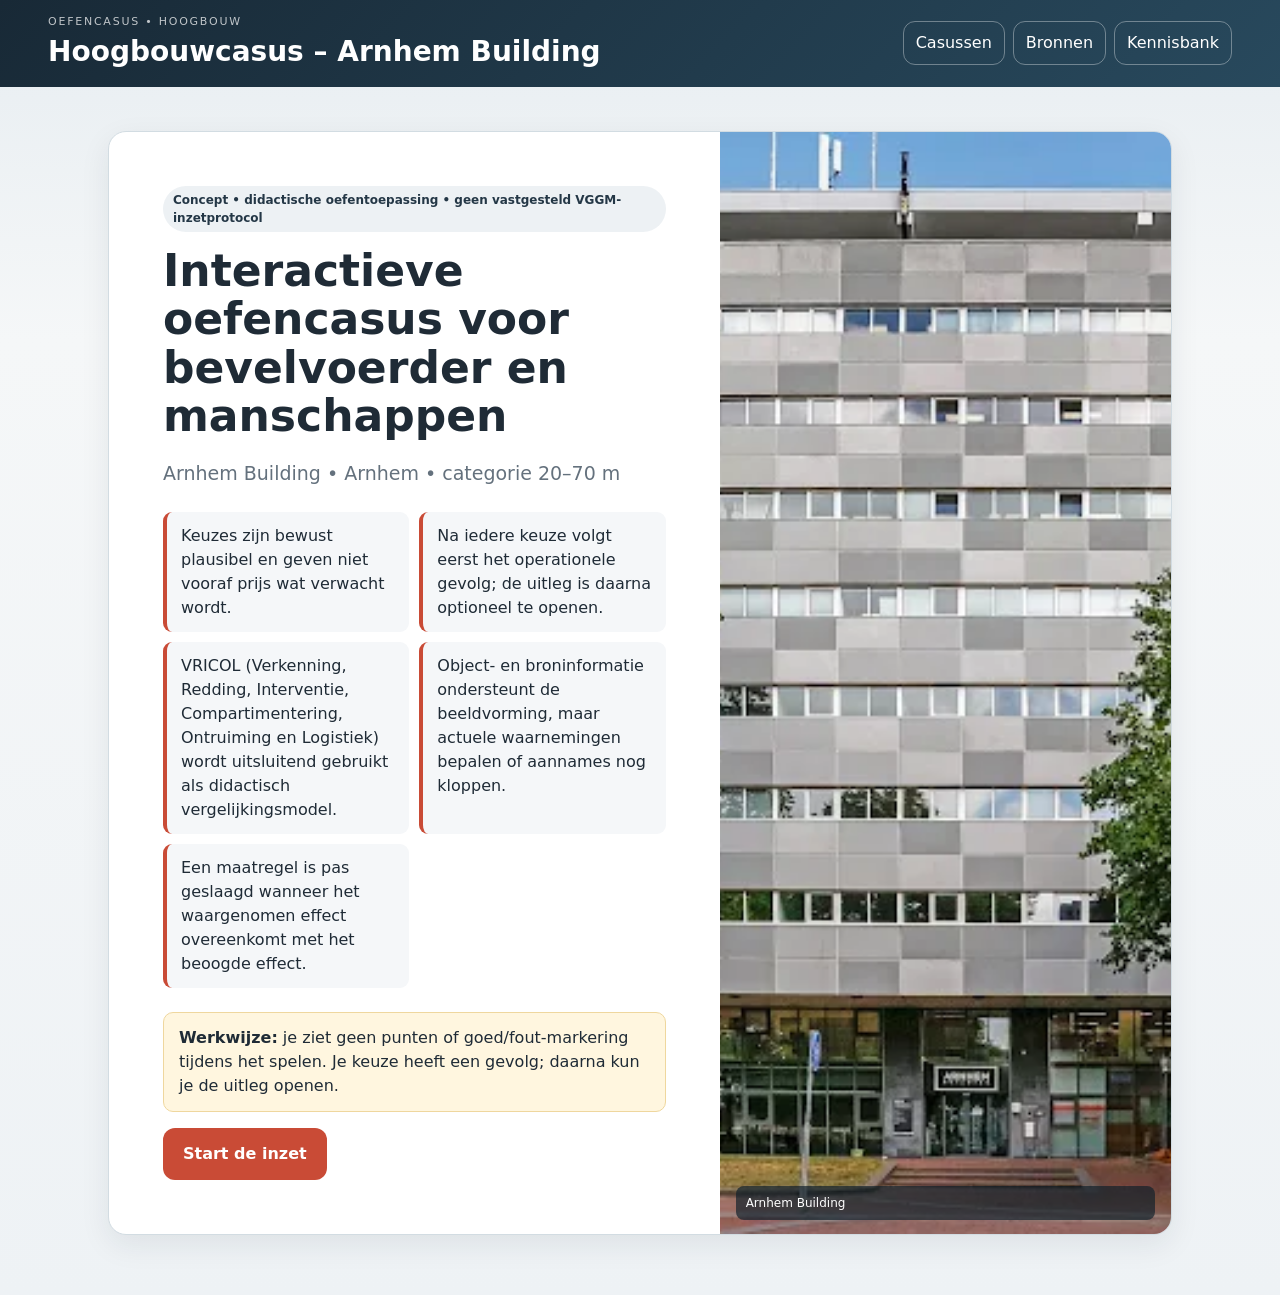
==== commit f6ec89e0: "Add files via upload" ====
--- a/arnhem-building.html
+++ b/arnhem-building.html
@@ -1 +1 @@
-<!doctype html><html lang="nl"><head><meta charset="utf-8"><meta name="viewport" content="width=device-width,initial-scale=1,viewport-fit=cover"><link rel="stylesheet" href="styles.css"><link rel="manifest" href="manifest.webmanifest"><meta name="theme-color" content="#111820"><meta name="mobile-web-app-capable" content="yes"><meta name="apple-mobile-web-app-capable" content="yes"><meta name="apple-mobile-web-app-title" content="Hoogbouwcasus"><link rel="apple-touch-icon" href="assets/icons/apple-touch-icon.png"><link rel="icon" href="assets/icons/favicon-32.png"><title>Arnhem Building – Hoogbouwcasus VGGM 2026</title></head><body><header class="topbar"><div><div class="eyebrow">OEFENCASUS • HOOGBOUW</div><h1 id="appTitle">Hoogbouwcasus</h1></div><div class="topActions"><a class="ghost linkButton" href="casussen.html">Casussen</a><button id="sourcesBtn" class="ghost">Bronnen</button><button id="glossaryBtn" class="ghost">Begrippen</button></div></header><main class="shell"><section id="startScreen" class="card hero"><div class="heroGrid"><div class="heroCopy"><span class="status" id="status"></span><h2 id="subtitle"></h2><p id="building" class="lead"></p><div class="principles" id="principles"></div><p class="note"><strong>Werkwijze:</strong> je ziet geen punten of goed/fout-markering tijdens het spelen. Je keuze heeft een gevolg; daarna kun je de uitleg openen.</p><button id="startBtn" class="primary">Start de inzet</button></div><figure class="heroVisual"><img src="assets/arnhem/arnhem_frontaal.png" alt="Arnhem Building"><figcaption>Arnhem Building</figcaption></figure></div></section><section id="gameScreen" class="hidden"><div class="progressRow"><span id="progressText"></span><div class="progress"><div id="progressBar"></div></div></div><article class="card incidentCard"><div class="roleLine"><span id="roleBadge" class="roleBadge"></span><span id="roleNote"></span></div><div class="incidentTime" id="incidentTime"></div><h2 id="nodeTitle"></h2><div id="situation" class="situation"></div></article><section id="choicePanel" class="choicePanel"></section><section id="resultPanel" class="hidden"></section></section><section id="endScreen" class="hidden"></section></main><div id="modal" class="modal hidden" role="dialog" aria-modal="true"><div class="modalCard"><button id="modalClose" class="close" aria-label="Sluiten">×</button><div id="modalContent"></div></div></div><script src="scenario-arnhem.js"></script><script src="app.js"></script><script>if('serviceWorker'in navigator)window.addEventListener('load',()=>navigator.serviceWorker.register('./sw.js',{updateViaCache:'none'}).then(r=>r.update()));</script></body></html>+<!doctype html><html lang="nl"><head><meta charset="utf-8"><meta name="viewport" content="width=device-width,initial-scale=1,viewport-fit=cover"><link rel="stylesheet" href="styles.css"><link rel="manifest" href="manifest.webmanifest"><meta name="theme-color" content="#111820"><meta name="mobile-web-app-capable" content="yes"><meta name="apple-mobile-web-app-capable" content="yes"><meta name="apple-mobile-web-app-title" content="Hoogbouwcasus"><link rel="apple-touch-icon" href="assets/icons/apple-touch-icon.png"><link rel="icon" href="assets/icons/favicon-32.png"><title>Arnhem Building – Hoogbouwcasus VGGM 2026</title></head><body><header class="topbar"><div><div class="eyebrow">OEFENCASUS • HOOGBOUW</div><h1 id="appTitle">Hoogbouwcasus</h1></div><div class="topActions"><a class="ghost linkButton" href="casussen.html">Casussen</a><button id="sourcesBtn" class="ghost">Bronnen</button><button id="glossaryBtn" class="ghost">Kennisbank</button></div></header><main class="shell"><section id="startScreen" class="card hero"><div class="heroGrid"><div class="heroCopy"><span class="status" id="status"></span><h2 id="subtitle"></h2><p id="building" class="lead"></p><div class="principles" id="principles"></div><p class="note"><strong>Werkwijze:</strong> je ziet geen punten of goed/fout-markering tijdens het spelen. Je keuze heeft een gevolg; daarna kun je de uitleg openen.</p><button id="startBtn" class="primary">Start de inzet</button></div><figure class="heroVisual"><img src="assets/arnhem/arnhem_frontaal.png" alt="Arnhem Building"><figcaption>Arnhem Building</figcaption></figure></div></section><section id="gameScreen" class="hidden"><div class="progressRow"><span id="progressText"></span><div class="progress"><div id="progressBar"></div></div></div><article class="card incidentCard"><div class="roleLine"><span id="roleBadge" class="roleBadge"></span><span id="roleNote"></span></div><div class="incidentTime" id="incidentTime"></div><h2 id="nodeTitle"></h2><div id="situation" class="situation"></div></article><section id="choicePanel" class="choicePanel"></section><section id="resultPanel" class="hidden"></section></section><section id="endScreen" class="hidden"></section></main><div id="modal" class="modal hidden" role="dialog" aria-modal="true"><div class="modalCard"><button id="modalClose" class="close" aria-label="Sluiten">×</button><div id="modalContent"></div></div></div><script src="knowledge-bank.js"></script><script src="scenario-arnhem.js"></script><script src="app.js"></script><script>if('serviceWorker'in navigator)window.addEventListener('load',()=>navigator.serviceWorker.register('./sw.js',{updateViaCache:'none'}).then(r=>r.update()));</script></body></html>
--- a/styles.css
+++ b/styles.css
@@ -2,3 +2,20 @@
 *{box-sizing:border-box}body{margin:0;font-family:Inter,ui-sans-serif,system-ui,-apple-system,"Segoe UI",Arial,sans-serif;background:linear-gradient(180deg,#e7edf1,#f5f7f8 340px,#eef2f5);color:var(--ink);line-height:1.5}.topbar{min-height:78px;padding:14px clamp(16px,4vw,48px);background:linear-gradient(135deg,#182936,#28495d);color:#fff;display:flex;align-items:center;justify-content:space-between;gap:16px;position:sticky;top:0;z-index:10}.topbar h1{font-size:clamp(20px,3vw,28px);margin:0}.eyebrow{font-size:11px;letter-spacing:.16em;opacity:.72}.shell{max-width:1120px;margin:0 auto;padding:24px clamp(14px,3vw,28px) 60px}.card{background:#fff;border:1px solid #d2dce2;border-radius:18px;box-shadow:var(--shadow)}.hero{padding:0;overflow:hidden;margin-top:20px}.heroGrid{display:grid;grid-template-columns:minmax(0,1.15fr) minmax(310px,.85fr);min-height:560px}.heroCopy{padding:clamp(28px,5vw,54px)}.hero h2{font-size:clamp(28px,5vw,44px);line-height:1.1;margin:.35em 0}.heroVisual{margin:0;position:relative;background:#1b2d38;overflow:hidden}.heroVisual img{width:100%;height:100%;object-fit:cover;display:block}.heroVisual figcaption{position:absolute;left:16px;right:16px;bottom:14px;color:#fff;background:rgba(16,31,42,.68);padding:8px 10px;border-radius:8px;font-size:12px}.lead{font-size:19px;color:var(--muted)}.status,.roleBadge{display:inline-flex;padding:5px 10px;border-radius:999px;background:#edf1f4;color:var(--nav);font-weight:700;font-size:12px}.principles{display:grid;grid-template-columns:repeat(auto-fit,minmax(240px,1fr));gap:10px;margin:24px 0}.principle{background:var(--soft);border-left:4px solid var(--accent);padding:12px 14px;border-radius:9px}.note{background:#fff6df;border:1px solid #efd79e;padding:13px 15px;border-radius:10px}.primary,.secondary,.ghost,.choiceBtn,.feedbackToggle,.deepDiveBtn,.systemChip,.scenarioGuideInline{font:inherit;border-radius:12px;cursor:pointer}.primary{border:0;background:var(--accent);color:#fff;font-weight:800;padding:14px 20px}.secondary{border:0;background:var(--nav);color:#fff;padding:11px 16px;font-weight:700}.ghost{background:transparent;color:#fff;border:1px solid rgba(255,255,255,.35);padding:9px 12px}.linkButton{text-decoration:none;display:inline-flex;align-items:center}.topActions{display:flex;gap:8px;align-items:center;flex-wrap:wrap}.progressRow{display:flex;align-items:center;gap:14px;color:var(--muted);font-size:13px;margin:6px 0 14px}.progress{height:9px;background:#dce3e8;border-radius:99px;flex:1;overflow:hidden}.progress>div{height:100%;background:var(--accent);transition:width .3s}.incidentCard{padding:24px;border-top:5px solid var(--accent)}.roleLine{display:flex;align-items:center;gap:10px;color:var(--muted);font-size:13px;flex-wrap:wrap}.incidentTime{margin-top:20px;color:var(--accent);font-weight:800;font-size:13px;letter-spacing:.05em}.incidentCard h2{font-size:clamp(24px,4vw,34px);margin:5px 0 12px}.situation{font-size:clamp(17px,2.3vw,20px);margin:0}.situation p{margin:.6em 0}.choicePanel{display:grid;grid-template-columns:repeat(3,minmax(0,1fr));gap:12px;margin-top:18px}.choiceBtn{width:100%;text-align:left;background:#fff;border:1px solid var(--line);padding:18px 20px;display:grid;grid-template-columns:38px 1fr;gap:12px;color:var(--ink);box-shadow:0 4px 12px rgba(32,45,57,.04)}.choiceBtn:hover,.choiceBtn:focus{border-color:#7891a1;transform:translateY(-2px)}.choiceKey{width:32px;height:32px;border-radius:50%;background:var(--nav);color:#fff;display:grid;place-items:center;font-weight:800}.resultCard{margin-top:18px;padding:24px;background:#fff;border:1px solid var(--line);border-radius:18px;box-shadow:var(--shadow);border-top:4px solid #58788d}.consequence{font-size:19px;background:#f3f6f8;border:1px solid #dce4e9;border-radius:13px;padding:16px 18px}.feedbackActions{display:flex;gap:10px;flex-wrap:wrap;margin-top:14px}.feedbackToggle,.deepDiveBtn,.scenarioGuideInline{border:1px solid #9dabb6;background:#fff;color:var(--nav);padding:10px 14px;font-weight:750}.scenarioGuideInline{margin:12px 0}.feedback{margin-top:12px;border-left:4px solid var(--nav);padding:12px 14px;background:var(--soft);border-radius:8px}.nextRow{display:flex;justify-content:flex-end;margin-top:18px}.hidden{display:none!important}.term{color:#174e7a;text-decoration:underline dotted;text-underline-offset:3px;cursor:pointer;font-weight:650}.scenarioMedia{margin:20px 0 4px;border-radius:14px;overflow:hidden;border:1px solid var(--line);background:#e8edf0}.scenarioMedia img{display:block;width:100%;max-height:420px;object-fit:contain}.scenarioMedia figcaption{display:flex;justify-content:space-between;gap:12px;padding:9px 12px;background:#fff;font-size:13px}.scenarioMedia figcaption small{color:var(--muted)}.systemsPanel{margin:18px 0 4px;padding:14px 16px;border:1px solid var(--line);border-radius:14px;background:#f8fafb}.systemsHead{display:flex;justify-content:space-between;gap:12px;margin-bottom:10px}.systemsHint{font-size:12px;color:var(--muted)}.systemChips{display:flex;flex-wrap:wrap;gap:8px}.systemChip{border:1px solid #cad5dc;background:#fff;padding:7px 11px;font-size:13px;font-weight:700}.modal{position:fixed;inset:0;background:rgba(15,23,31,.64);display:grid;place-items:center;padding:18px;z-index:50}.modalCard{position:relative;width:min(900px,100%);max-height:86vh;overflow:auto;background:#fff;border-radius:18px;padding:28px;box-shadow:0 25px 70px rgba(0,0,0,.35)}.close{position:absolute;right:12px;top:8px;border:0;background:transparent;font-size:34px;cursor:pointer;color:var(--muted)}.small{font-size:13px;color:var(--muted)}.operational,.roleBox{background:var(--soft);padding:12px 14px;border-radius:9px;margin:12px 0}.glossItem,.guideItem{padding:12px 0;border-bottom:1px solid var(--line)}.discussionQuestion{margin-top:18px;padding:16px 18px;border-radius:10px;border-left:5px solid #315c78;background:#eef4f7}.compareGrid{display:grid;gap:10px}.compareItem{border:1px solid var(--line);border-radius:10px;padding:13px}.sourceNote{margin-top:20px;padding-top:12px;border-top:1px solid var(--line);font-size:13px;color:var(--muted)}.endCard{padding:30px}.debriefGrid{display:grid;grid-template-columns:repeat(2,minmax(0,1fr));gap:14px;margin:22px 0}.debriefTheme{border:1px solid var(--line);border-radius:14px;padding:18px;background:#fbfcfd}.debriefTheme h3{margin-top:0}.debriefQ{font-weight:800}.closingBlock{margin:24px 0;padding:18px;border-left:5px solid var(--accent);background:#fff6f3;border-radius:10px}.closingQuestion{font-size:18px;font-weight:700}.history{display:grid;gap:9px}.historyItem{background:#fff;border:1px solid var(--line);border-radius:10px;padding:12px}.historyItem summary{cursor:pointer;font-weight:800;display:flex;justify-content:space-between;gap:12px}.historyBody{padding-top:8px}.caseLanding{padding-top:28px}.landingIntro,.landingInfo{padding:20px;margin-bottom:18px}.caseGrid{display:grid;grid-template-columns:repeat(2,minmax(0,1fr));gap:18px}.caseCard{overflow:hidden;display:flex;flex-direction:column}.caseMedia{height:280px;background:#dfe7ec}.caseMedia img{width:100%;height:100%;object-fit:cover}.caseBody{padding:22px;display:flex;flex-direction:column;flex:1}.caseBody p{flex:1;color:#52616d}.caseStart{text-align:center;text-decoration:none}.caseTag{display:inline-flex;align-self:flex-start;padding:5px 9px;border-radius:999px;background:#e8eff3;color:#315c78;font-weight:800;font-size:12px}.qrInstallCard{margin-top:18px;display:grid;grid-template-columns:minmax(0,1fr) 190px;gap:24px;align-items:center;padding:22px}.qrLink img{width:100%;height:auto}.splashBody{margin:0;min-height:100vh;background:#050505;overflow:hidden}.splashScreen{position:relative;width:100vw;height:100vh;display:flex;align-items:center;justify-content:center}.splashImage{width:100%;height:100%;object-fit:contain}.splashStartHitbox{position:absolute;left:3.5%;bottom:5.8%;width:29.5%;height:9.4%;border-radius:999px}.srOnly{position:absolute;width:1px;height:1px;overflow:hidden;clip:rect(0,0,0,0)}
 @media(max-width:900px){.heroGrid,.caseGrid,.debriefGrid{grid-template-columns:1fr}.heroVisual{min-height:280px;order:-1}.choicePanel{grid-template-columns:1fr}.caseMedia{height:240px}}
 @media(max-width:620px){.topbar{position:static}.shell{padding-top:12px}.incidentCard,.resultCard{padding:18px}.heroCopy{padding:24px 18px}.modalCard{padding:22px 18px}.scenarioMedia figcaption{display:block}.qrInstallCard{grid-template-columns:1fr}}
+
+/* v10.3.1 – herstel media en videolinks in begrippen */
+.termMedia,.glossMedia{margin:14px 0;border-radius:14px;overflow:hidden;background:#e8edf0;border:1px solid var(--line)}
+.termMedia .mediaZoom,.glossMedia .mediaZoom,.scenarioMedia .mediaZoom{display:block;width:100%;padding:0;border:0;background:#e8edf0;cursor:zoom-in}
+.termMedia img{display:block;width:100%;max-height:380px;object-fit:contain;background:#eef2f4}
+.glossMedia{float:right;width:min(230px,38%);margin:0 0 12px 16px}.glossMedia img{display:block;width:100%;height:130px;object-fit:contain;background:#eef2f4}
+.termMedia figcaption,.glossMedia figcaption{display:flex;justify-content:space-between;gap:12px;padding:9px 12px;background:#fff;font-size:13px}.termMedia figcaption small,.glossMedia figcaption small{color:var(--muted)}
+.videoLink,.pdfExpand{display:inline-flex;align-items:center;gap:.45rem;margin-top:12px;margin-right:8px;padding:10px 14px;border:1px solid var(--line);border-radius:10px;background:#fff;color:inherit;font:inherit;font-weight:700;text-decoration:none;cursor:pointer}.videoLink:hover,.pdfExpand:hover{transform:translateY(-1px);box-shadow:0 5px 16px rgba(0,0,0,.08)}
+.imageModal{text-align:center}.imageModal img{max-width:100%;max-height:68vh;object-fit:contain;border-radius:10px;background:#eef2f4}.pdfPages{display:grid;gap:16px;margin:14px 0}.pdfPages img{display:block;width:100%;height:auto;border-radius:10px;border:1px solid #dfe4ea;background:#fff}
+@media(max-width:620px){.glossMedia{float:none;width:100%;margin:10px 0}.termMedia figcaption,.glossMedia figcaption{display:block}.termMedia figcaption small,.glossMedia figcaption small{display:block;margin-top:4px}}
+
+/* v10.4 – uitgebreide kennisbank */
+.knowledgeBankHead{display:grid;grid-template-columns:minmax(0,1fr) minmax(250px,340px);gap:20px;align-items:end;margin-bottom:18px}.knowledgeBankHead h2{margin:.2em 0}.knowledgeBankHead p{color:var(--muted);margin-bottom:0}.knowledgeSearch input{width:100%;padding:12px 14px;border:1px solid var(--line);border-radius:11px;font:inherit;background:#fff;color:var(--ink);outline:none}.knowledgeSearch input:focus{border-color:#6e8da1;box-shadow:0 0 0 3px rgba(49,92,120,.12)}
+.knowledgeFilters{display:flex;flex-wrap:wrap;gap:8px;padding:12px 0 18px;border-bottom:1px solid var(--line);margin-bottom:18px}.knowledgeFilter{border:1px solid var(--line);background:#fff;color:var(--nav);padding:7px 11px;border-radius:999px;font:inherit;font-size:12px;font-weight:750;cursor:pointer}.knowledgeFilter.active{background:var(--nav);border-color:var(--nav);color:#fff}
+.knowledgeGrid{display:grid;grid-template-columns:repeat(2,minmax(0,1fr));gap:10px}.knowledgeTile{display:grid;grid-template-columns:38px minmax(0,1fr);grid-template-rows:auto auto;text-align:left;gap:1px 10px;padding:13px 14px;border:1px solid var(--line);border-radius:12px;background:#fff;color:var(--ink);font:inherit;cursor:pointer}.knowledgeTile:hover,.knowledgeTile:focus{border-color:#7891a1;box-shadow:0 5px 16px rgba(26,40,52,.08);transform:translateY(-1px)}.knowledgeNumber{grid-row:1/3;align-self:start;width:32px;height:32px;border-radius:9px;display:grid;place-items:center;background:#edf2f5;color:var(--nav);font-size:11px;font-weight:850}.knowledgeTileTitle{font-weight:800;line-height:1.25}.knowledgeTileCat{font-size:11px;color:var(--muted);text-transform:uppercase;letter-spacing:.05em}.knowledgeTile[hidden]{display:none}
+.knowledgeCardDetail .termHeader h2{margin:.2em 0 .45em;line-height:1.15}.knowledgeDefinition{font-size:18px;line-height:1.55}.knowledgeCore{margin:18px 0;padding:16px 18px;border-left:5px solid var(--accent);background:#fff6f3;border-radius:10px}.knowledgeCore h3{margin:0 0 8px}.knowledgeCore ul{margin:0;padding-left:21px}.knowledgeCore li+li{margin-top:6px}.knowledgeSection{margin:20px 0;padding-top:2px}.knowledgeSection h3{margin:0 0 7px;color:var(--nav)}.knowledgeSection p{margin:.45em 0}.relatedChips{display:flex;flex-wrap:wrap;gap:8px}.relatedChip{border:1px solid #c7d5de;background:#f8fafb;padding:7px 10px;border-radius:999px;font:inherit;font-size:12px;text-decoration:none}.knowledgeSources{margin-top:24px;padding-top:16px;border-top:1px solid var(--line)}.knowledgeSources h3{margin:0 0 9px}.sourceBadges{display:flex;flex-wrap:wrap;gap:7px}.sourceBadge{display:inline-flex;padding:6px 9px;border-radius:8px;background:#eef3f6;color:#405564;font-size:11px;font-weight:700}.sourceDisclaimer{font-size:12px;color:var(--muted);margin-top:10px}.knowledgeCardDetail .termMedia{margin:14px 0 18px}
+@media(max-width:700px){.knowledgeBankHead{grid-template-columns:1fr}.knowledgeGrid{grid-template-columns:1fr}.knowledgeSearch{margin-top:2px}}
